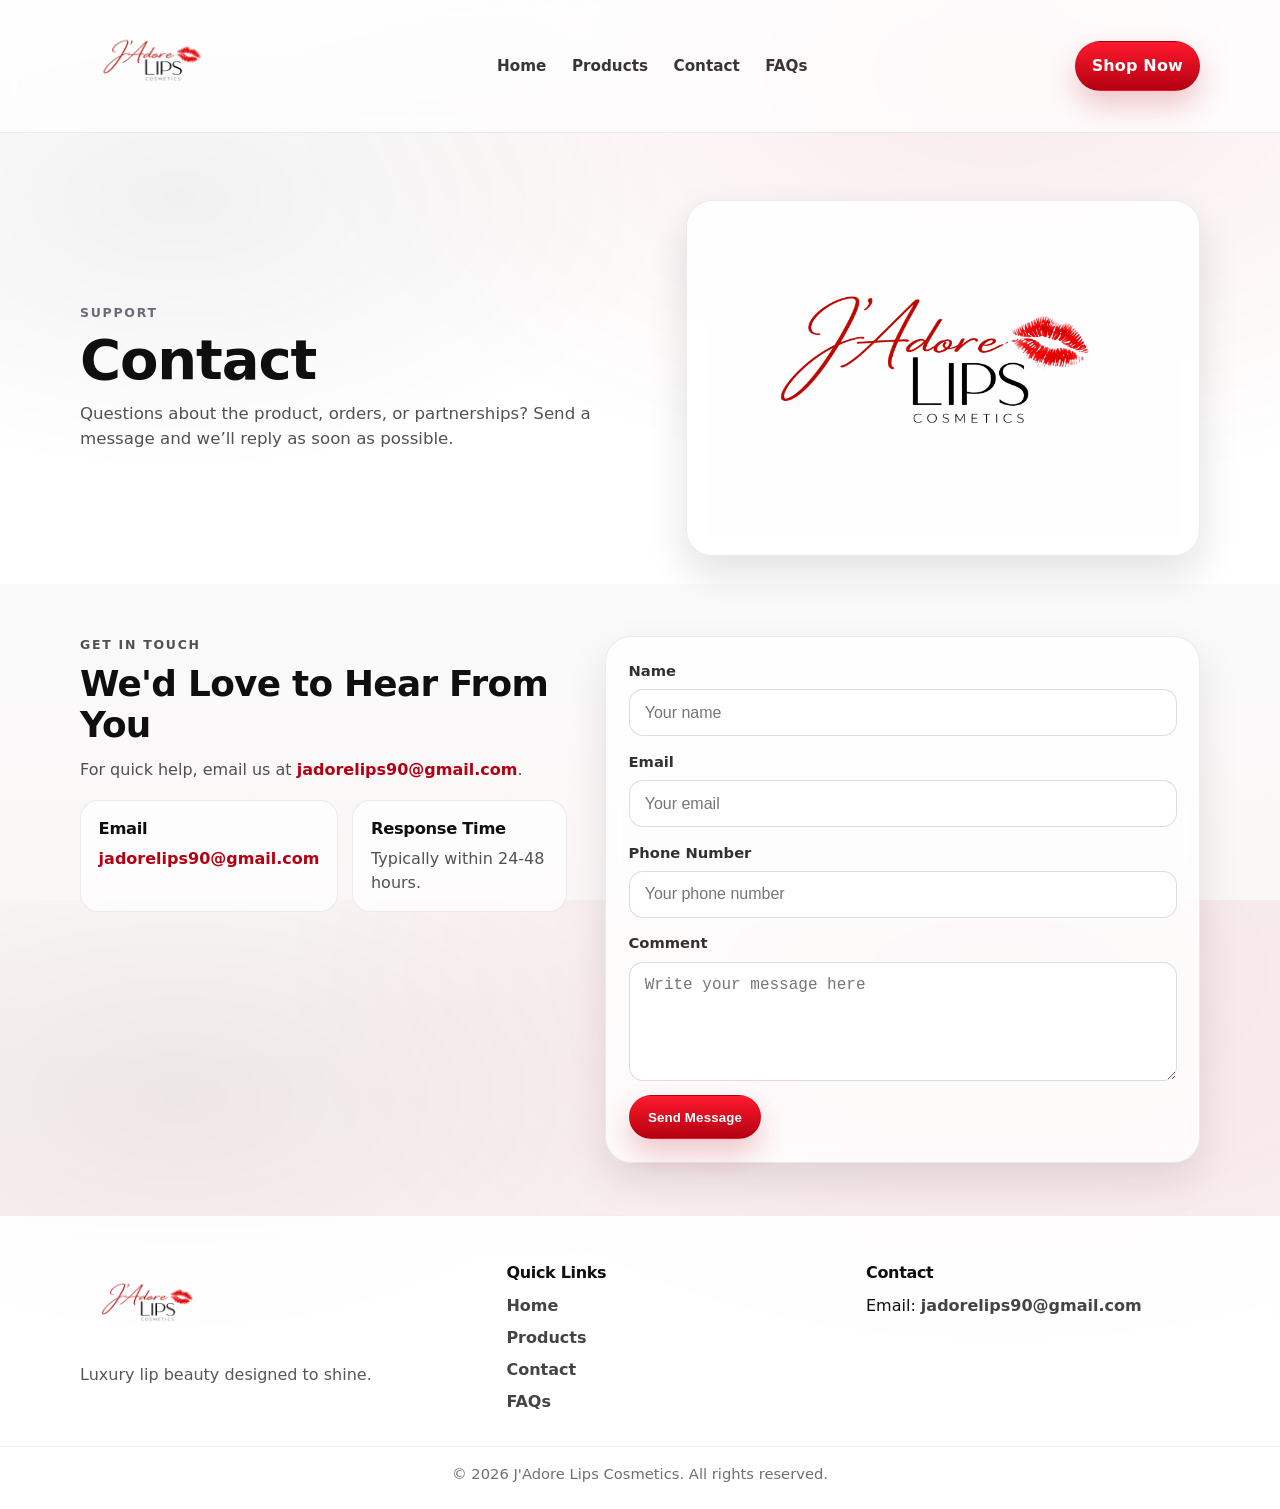
==== contact.html @ cf37bf78 "Initial landing page setup with hero section" ====
<!DOCTYPE html>
 <html lang="en">
 <head>
   <meta charset="UTF-8" />
   <meta name="viewport" content="width=device-width, initial-scale=1.0" />
   <title>J'Adore Lips | Contact</title>
   <link rel="stylesheet" href="css/styles.css" />
   <meta name="description" content="Contact J'Adore Lips Cosmetics." />
   <meta name="robots" content="index, follow" />
 </head>
 <body>
   <header class="site-header">
     <div class="container header-container">
       <a href="index.html" class="logo">
         <img src="images/Branding-removebg-preview.png" alt="J'Adore Lips Logo"/>
       </a>
 
       <button class="nav-toggle" type="button" aria-label="Open menu" aria-expanded="false" aria-controls="mobile-menu">
         <span class="nav-toggle-bar"></span>
         <span class="nav-toggle-bar"></span>
         <span class="nav-toggle-bar"></span>
       </button>
 
       <nav class="navbar">
         <ul class="nav-links">
           <li><a href="index.html">Home</a></li>
           <li><a href="products.html">Products</a></li>
           <li><a href="contact.html">Contact</a></li>
           <li><a href="faq.html">FAQs</a></li>
         </ul>
       </nav>
 
       <a href="index.html#featured-product" class="btn nav-btn">Shop Now</a>
     </div>
 
     <div class="mobile-menu" id="mobile-menu" hidden>
       <div class="container">
         <nav class="mobile-nav" aria-label="Mobile">
           <a href="index.html">Home</a>
           <a href="products.html">Products</a>
           <a href="contact.html">Contact</a>
           <a href="faq.html">FAQs</a>
           <a href="index.html#featured-product" class="btn mobile-cta">Shop Now</a>
         </nav>
       </div>
     </div>
   </header>
 
   <main>
     <section class="page-hero page-hero-compact">
       <div class="container page-hero-container">
         <div class="page-hero-text">
           <p class="eyebrow">Support</p>
           <h1>Contact</h1>
           <p class="page-hero-description">Questions about the product, orders, or partnerships? Send a message and we’ll reply as soon as possible.</p>
         </div>
 
         <div class="page-hero-media">
           <img src="images/Branding.PNG" alt="J'Adore Lips branding" />
         </div>
       </div>
     </section>
 
     <section class="contact-section" id="contact">
       <div class="container contact-container">
         <div class="contact-text">
           <p class="eyebrow">Get in touch</p>
           <h2>We'd Love to Hear From You</h2>
           <p>For quick help, email us at <a class="inline-link" href="mailto:jadorelips90@gmail.com">jadorelips90@gmail.com</a>.</p>
 
           <div class="contact-cards">
             <div class="contact-card">
               <h3>Email</h3>
               <p><a class="inline-link" href="mailto:jadorelips90@gmail.com">jadorelips90@gmail.com</a></p>
             </div>
             <div class="contact-card">
               <h3>Response Time</h3>
               <p>Typically within 24-48 hours.</p>
             </div>
           </div>
         </div>
 
         <form class="contact-form" action="#" method="post">
           <div class="form-group">
             <label for="name">Name</label>
             <input type="text" id="name" name="name" placeholder="Your name" required />
           </div>
 
           <div class="form-group">
             <label for="email">Email</label>
             <input type="email" id="email" name="email" placeholder="Your email" required />
           </div>
 
           <div class="form-group">
             <label for="phone">Phone Number</label>
             <input type="tel" id="phone" name="phone" placeholder="Your phone number" />
           </div>
 
           <div class="form-group">
             <label for="comment">Comment</label>
             <textarea id="comment" name="comment" rows="5" placeholder="Write your message here"></textarea>
           </div>
 
           <button type="submit" class="btn">Send Message</button>
         </form>
       </div>
     </section>
   </main>
 
   <footer class="site-footer">
     <div class="container footer-container">
       <div class="footer-brand">
         <img src="images/Branding-removebg-preview.png" alt="J'Adore Lips Cosmetics Logo" />
         <p>Luxury lip beauty designed to shine.</p>
       </div>
 
       <div class="footer-links">
         <h3>Quick Links</h3>
         <ul>
           <li><a href="index.html">Home</a></li>
           <li><a href="products.html">Products</a></li>
           <li><a href="contact.html">Contact</a></li>
           <li><a href="faq.html">FAQs</a></li>
         </ul>
       </div>
 
       <div class="footer-contact">
         <h3>Contact</h3>
         <p>Email: <a href="mailto:jadorelips90@gmail.com">jadorelips90@gmail.com</a></p>
       </div>
     </div>
 
     <div class="footer-bottom">
       <p>&copy; 2026 J'Adore Lips Cosmetics. All rights reserved.</p>
     </div>
   </footer>
 
   <script src="js/main.js"></script>
 </body>
 </html>
---- css/styles.css ----
:root {
   --bg: #ffffff;
   --surface: #ffffff;
   --surface-2: #f6f6f7;
   --text: #0f0f10;
   --muted: #6b6b73;
   --border: rgba(15, 15, 16, 0.12);
   --shadow: 0 18px 40px rgba(15, 15, 16, 0.12);
   --accent: #b40012;
   --accent-2: #ff1a2d;
   --accent-soft: rgba(180, 0, 18, 0.12);
   --radius: 18px;
   --radius-sm: 12px;
   --container: 1120px;
 }
 
 * {
   box-sizing: border-box;
 }
 
 html,
 body {
   height: 100%;
 }
 
 body {
   margin: 0;
   font-family: ui-sans-serif, system-ui, -apple-system, BlinkMacSystemFont, "Segoe UI", Roboto,
     "Helvetica Neue", Arial, "Noto Sans", "Liberation Sans", sans-serif;
   color: var(--text);
   background: radial-gradient(1200px 700px at 78% 8%, rgba(180, 0, 18, 0.08), transparent 60%),
     radial-gradient(900px 500px at 14% 22%, rgba(15, 15, 16, 0.06), transparent 55%),
     var(--bg);
   line-height: 1.5;
   overflow-x: hidden;
 }
 
 img {
   max-width: 100%;
   height: auto;
   display: block;
 }
 
 a {
   color: inherit;
   text-decoration: none;
 }
 
 .container {
   width: min(var(--container), calc(100% - 2rem));
   margin: 0 auto;
 }
 
 .eyebrow {
   margin: 0 0 0.5rem;
   letter-spacing: 0.14em;
   text-transform: uppercase;
   color: var(--muted);
   font-weight: 600;
   font-size: 0.78rem;
 }
 
 h1,
 h2,
 h3 {
   margin: 0 0 0.75rem;
   letter-spacing: -0.02em;
 }
 
 h1 {
   font-size: clamp(2.1rem, 4.5vw, 3.5rem);
   line-height: 1.05;
 }
 
 h2 {
   font-size: clamp(1.6rem, 2.8vw, 2.25rem);
   line-height: 1.15;
 }
 
 p {
   margin: 0;
 }

 ul {
   margin: 0;
 }
 
 .btn {
   display: inline-flex;
   align-items: center;
   justify-content: center;
   gap: 0.5rem;
   border-radius: 999px;
   padding: 0.85rem 1.15rem;
   font-weight: 700;
   letter-spacing: 0.01em;
   background: linear-gradient(180deg, var(--accent-2), var(--accent));
   color: #fff;
   border: 1px solid rgba(0, 0, 0, 0.08);
   box-shadow: 0 14px 30px rgba(180, 0, 18, 0.22);
   transition: transform 160ms ease, box-shadow 160ms ease, background 160ms ease;
 }
 
 .btn:hover {
   transform: translateY(-1px);
   box-shadow: 0 18px 38px rgba(180, 0, 18, 0.28);
 }
 
 .btn:active {
   transform: translateY(0);
 }
 
 .btn.btn-secondary {
   background: rgba(255, 255, 255, 0.8);
   color: var(--text);
   border: 1px solid var(--border);
   box-shadow: 0 12px 26px rgba(15, 15, 16, 0.08);
   backdrop-filter: blur(10px);
 }
 
 .btn.btn-secondary:hover {
   box-shadow: 0 16px 34px rgba(15, 15, 16, 0.12);
 }
 
 .site-header {
   position: sticky;
   top: 0;
   z-index: 50;
   background: rgba(255, 255, 255, 0.72);
   backdrop-filter: blur(10px);
   border-bottom: 1px solid rgba(15, 15, 16, 0.08);
 }
 
 .header-container {
   display: flex;
   align-items: center;
   justify-content: space-between;
   gap: 1rem;
   padding: 0.9rem 0;
 }
 
 .logo {
   display: inline-flex;
   align-items: center;
 }
 
 .logo img {
   height: 100px;
   width: auto;
   max-width: 220px;
   object-fit: contain;
 }
 
 .navbar {
   display: none;
 }
 
 .nav-links {
   list-style: none;
   display: flex;
   gap: 1.2rem;
   margin: 0;
   padding: 0;
 }
 
 .nav-links a {
   font-weight: 650;
   font-size: 0.95rem;
   color: rgba(15, 15, 16, 0.84);
   padding: 0.35rem 0.2rem;
   border-radius: 10px;
 }
 
 .nav-links a:hover {
   color: var(--text);
 }
 
 .nav-btn {
   padding: 0.75rem 1rem;
 }

 .nav-toggle {
   width: 44px;
   height: 44px;
   border-radius: 12px;
   border: 1px solid rgba(15, 15, 16, 0.12);
   background: rgba(255, 255, 255, 0.72);
   display: inline-flex;
   align-items: center;
   justify-content: center;
   gap: 5px;
   padding: 0;
   cursor: pointer;
 }

 .nav-toggle-bar {
   width: 18px;
   height: 2px;
   background: rgba(15, 15, 16, 0.8);
   display: block;
   border-radius: 99px;
 }

 .mobile-menu {
   border-top: 1px solid rgba(15, 15, 16, 0.06);
   background: rgba(255, 255, 255, 0.82);
   backdrop-filter: blur(12px);
 }

 .mobile-nav {
   display: grid;
   gap: 0.5rem;
   padding: 0.9rem 0 1rem;
 }

 .mobile-nav a {
   padding: 0.85rem 0.9rem;
   border-radius: 14px;
   border: 1px solid rgba(15, 15, 16, 0.08);
   background: rgba(255, 255, 255, 0.8);
   font-weight: 750;
   color: rgba(15, 15, 16, 0.88);
 }

 .mobile-nav a:hover {
   border-color: rgba(180, 0, 18, 0.25);
 }

 .mobile-nav .mobile-cta {
   width: 100%;
 }
 
 .hero {
   padding: clamp(3.2rem, 6vw, 5.2rem) 0 2.6rem;
 }
 
 .hero-container {
   display: grid;
   grid-template-columns: 1fr;
   gap: 2rem;
   align-items: center;
 }
 
 .hero-text {
   max-width: 46rem;
 }
 
 .hero-description {
   margin-top: 0.8rem;
   color: rgba(15, 15, 16, 0.74);
   font-size: 1.05rem;
 }
 
 .hero-actions {
   margin-top: 1.25rem;
   display: flex;
   gap: 0.8rem;
   flex-wrap: wrap;
 }
 
 .hero-price {
   margin-top: 1.2rem;
   display: inline-flex;
   align-items: center;
   gap: 0.65rem;
   padding: 0.55rem 0.85rem;
   border: 1px solid rgba(15, 15, 16, 0.1);
   border-radius: 999px;
   background: rgba(255, 255, 255, 0.7);
   backdrop-filter: blur(10px);
 }
 
 .hero-price span {
   font-weight: 900;
   letter-spacing: 0.02em;
 }
 
 .hero-image {
   position: relative;
   border-radius: calc(var(--radius) + 8px);
   background: linear-gradient(180deg, rgba(15, 15, 16, 0.03), rgba(180, 0, 18, 0.04));
   border: 1px solid rgba(15, 15, 16, 0.08);
   box-shadow: var(--shadow);
   overflow: hidden;
 }
 
 .hero-image::before {
   content: "";
   position: absolute;
   inset: -120px -120px auto auto;
   width: 260px;
   height: 260px;
   background: radial-gradient(circle at 30% 30%, rgba(255, 26, 45, 0.25), transparent 62%);
   transform: rotate(12deg);
 }
 
 .hero-image img {
   position: relative;
   width: 100%;
   height: auto;
   padding: 1.2rem;
   object-fit: contain;
   max-height: 560px;
 }
 
 section {
   padding: 3.25rem 0;
 }
 
 .section-heading {
   display: grid;
   gap: 0.35rem;
   margin-bottom: 1.4rem;
 }

 .page-hero {
   padding: clamp(3rem, 5.5vw, 4.2rem) 0 2.2rem;
 }

 .page-hero-compact {
   padding-bottom: 1.8rem;
 }

 .page-hero-container {
   display: grid;
   grid-template-columns: 1fr;
   gap: 1.6rem;
   align-items: center;
 }

 .page-hero-description {
   margin-top: 0.6rem;
   color: rgba(15, 15, 16, 0.72);
   font-size: 1.04rem;
 }

 .page-hero-media {
   border-radius: calc(var(--radius) + 8px);
   border: 1px solid rgba(15, 15, 16, 0.08);
   background: rgba(255, 255, 255, 0.85);
   box-shadow: var(--shadow);
   overflow: hidden;
 }

 .page-hero-media img {
   width: 100%;
   height: auto;
   object-fit: contain;
   padding: 1.15rem;
   max-height: 520px;
 }

 .inline-link {
   color: var(--accent);
   font-weight: 750;
 }

 .inline-link:hover {
   text-decoration: underline;
 }

 .products {
   padding-top: 1.8rem;
 }

 .product-grid {
   display: grid;
   grid-template-columns: 1fr;
   gap: 1.1rem;
 }

 .product-card {
   border-radius: calc(var(--radius) + 8px);
   border: 1px solid rgba(15, 15, 16, 0.08);
   background: rgba(255, 255, 255, 0.75);
   backdrop-filter: blur(10px);
   box-shadow: 0 18px 40px rgba(15, 15, 16, 0.1);
   overflow: hidden;
 }

 .product-card-image {
   background: linear-gradient(180deg, rgba(15, 15, 16, 0.02), rgba(180, 0, 18, 0.05));
 }

 .product-card-image img {
   width: 100%;
   height: 100%;
   object-fit: contain;
   padding: 1.2rem;
   max-height: 520px;
 }

 .product-card-body {
   padding: 1.2rem;
 }

 .product-card-body p {
   color: rgba(15, 15, 16, 0.72);
 }

 .product-card-meta {
   margin-top: 1rem;
   display: flex;
   gap: 0.9rem;
   align-items: center;
   justify-content: space-between;
   flex-wrap: wrap;
 }

 .product-pill {
   display: inline-flex;
   align-items: center;
   border-radius: 999px;
   padding: 0.45rem 0.75rem;
   background: rgba(180, 0, 18, 0.1);
   border: 1px solid rgba(180, 0, 18, 0.18);
   color: rgba(15, 15, 16, 0.85);
   font-weight: 800;
   letter-spacing: 0.01em;
 }

 .cta-band {
   padding: 2.6rem 0;
 }

 .cta-band-container {
   display: flex;
   align-items: center;
   justify-content: space-between;
   gap: 1.2rem;
   padding: 1.4rem;
   border-radius: calc(var(--radius) + 10px);
   border: 1px solid rgba(15, 15, 16, 0.08);
   background: radial-gradient(900px 240px at 12% 0%, rgba(255, 26, 45, 0.16), transparent 60%),
     rgba(255, 255, 255, 0.8);
   backdrop-filter: blur(12px);
   box-shadow: 0 18px 40px rgba(15, 15, 16, 0.1);
 }

 .contact-cards {
   margin-top: 1.15rem;
   display: grid;
   grid-template-columns: 1fr;
   gap: 0.9rem;
 }

 .contact-card {
   padding: 1rem 1.1rem;
   border-radius: var(--radius);
   border: 1px solid rgba(15, 15, 16, 0.08);
   background: rgba(255, 255, 255, 0.7);
   backdrop-filter: blur(10px);
 }

 .contact-card h3 {
   margin-bottom: 0.35rem;
   font-size: 1.02rem;
 }

 .contact-card p {
   color: rgba(15, 15, 16, 0.72);
 }
 
 .benefits {
   padding-top: 1.5rem;
 }
 
 .benefits-grid {
   display: grid;
   grid-template-columns: 1fr;
   gap: 1rem;
   margin-top: 1.2rem;
 }
 
 .benefit-card {
   border: 1px solid rgba(15, 15, 16, 0.08);
   border-radius: var(--radius);
   background: rgba(255, 255, 255, 0.7);
   backdrop-filter: blur(10px);
   box-shadow: 0 14px 30px rgba(15, 15, 16, 0.06);
   padding: 1.2rem 1.2rem 1.15rem;
 }
 
 .benefit-card h3 {
   font-size: 1.1rem;
 }
 
 .benefit-card p {
   color: rgba(15, 15, 16, 0.72);
 }
 
 .featured-product {
   background: linear-gradient(180deg, rgba(180, 0, 18, 0.06), rgba(15, 15, 16, 0.02));
   border-top: 1px solid rgba(15, 15, 16, 0.06);
   border-bottom: 1px solid rgba(15, 15, 16, 0.06);
 }
 
 .featured-product-container {
   display: grid;
   grid-template-columns: 1fr;
   gap: 1.8rem;
   align-items: center;
 }
 
 .featured-image {
   border-radius: calc(var(--radius) + 8px);
   border: 1px solid rgba(15, 15, 16, 0.08);
   background: rgba(255, 255, 255, 0.82);
   box-shadow: var(--shadow);
   overflow: hidden;
 }
 
 .featured-image img {
   padding: 1.2rem;
   width: 100%;
   max-height: 620px;
   object-fit: contain;
 }
 
 .featured-text p {
   color: rgba(15, 15, 16, 0.72);
 }
 
 .product-highlights {
   margin: 1.1rem 0 0;
   padding-left: 1.1rem;
   color: rgba(15, 15, 16, 0.78);
 }
 
 .product-highlights li {
   margin: 0.45rem 0;
 }
 
 .product-purchase {
   margin-top: 1.25rem;
   display: flex;
   align-items: center;
   justify-content: flex-start;
   gap: 1rem;
   flex-wrap: wrap;
 }
 
 .product-price {
   font-weight: 900;
   font-size: 1.2rem;
 }
 
 .brand-story-container {
   display: grid;
   grid-template-columns: 1fr;
   gap: 1.6rem;
   align-items: center;
 }
 
 .brand-image {
   border-radius: calc(var(--radius) + 8px);
   overflow: hidden;
   border: 1px solid rgba(15, 15, 16, 0.08);
   box-shadow: 0 18px 40px rgba(15, 15, 16, 0.12);
 }
 
 .brand-image img {
   width: 100%;
   height: 100%;
   object-fit: cover;
 }
 
 .brand-text p {
   color: rgba(15, 15, 16, 0.72);
 }
 
 .faq-list {
   display: grid;
   gap: 0.9rem;
   margin-top: 1.25rem;
 }
 
 .faq-item {
   padding: 1.1rem 1.2rem;
   border-radius: var(--radius);
   border: 1px solid rgba(15, 15, 16, 0.08);
   background: rgba(255, 255, 255, 0.7);
   backdrop-filter: blur(10px);
 }
 
 .faq-item h3 {
   font-size: 1.05rem;
   margin-bottom: 0.35rem;
 }
 
 .faq-item p {
   color: rgba(15, 15, 16, 0.72);
 }
 
 .faq-action {
   margin-top: 1.25rem;
 }
 
 .contact-section {
   background: linear-gradient(180deg, rgba(15, 15, 16, 0.02), rgba(180, 0, 18, 0.05));
 }
 
 .contact-container {
   display: grid;
   grid-template-columns: 1fr;
   gap: 1.6rem;
   align-items: start;
 }
 
 .contact-text p {
   color: rgba(15, 15, 16, 0.72);
 }
 
 .contact-form {
   border-radius: calc(var(--radius) + 8px);
   border: 1px solid rgba(15, 15, 16, 0.08);
   background: rgba(255, 255, 255, 0.78);
   backdrop-filter: blur(10px);
   box-shadow: 0 18px 40px rgba(15, 15, 16, 0.1);
   padding: 1.2rem;
 }
 
 .form-group {
   display: grid;
   gap: 0.45rem;
   margin-bottom: 0.9rem;
 }
 
 label {
   font-size: 0.92rem;
   font-weight: 700;
   color: rgba(15, 15, 16, 0.86);
 }
 
 input,
 textarea {
   width: 100%;
   border-radius: 14px;
   border: 1px solid rgba(15, 15, 16, 0.14);
   background: rgba(255, 255, 255, 0.92);
   padding: 0.85rem 0.95rem;
   font-size: 1rem;
   outline: none;
   transition: border-color 140ms ease, box-shadow 140ms ease;
 }
 
 input:focus,
 textarea:focus {
   border-color: rgba(180, 0, 18, 0.42);
   box-shadow: 0 0 0 4px rgba(180, 0, 18, 0.12);
 }
 
 textarea {
   resize: vertical;
 }
 
 .site-footer {
   padding: 2.8rem 0 1.2rem;
   border-top: 1px solid rgba(15, 15, 16, 0.06);
   background: rgba(255, 255, 255, 0.72);
   backdrop-filter: blur(10px);
 }
 
 .footer-container {
   display: grid;
   grid-template-columns: 1fr;
   gap: 1.6rem;
 }
 
 .footer-brand img {
   width: 140px;
   height: auto;
 }
 
 .footer-brand p {
   margin-top: 0.6rem;
   color: rgba(15, 15, 16, 0.7);
 }
 
 .footer-links h3,
 .footer-contact h3 {
   margin-bottom: 0.6rem;
   font-size: 1rem;
 }
 
 .footer-links ul {
   list-style: none;
   padding: 0;
   margin: 0;
   display: grid;
   gap: 0.5rem;
 }
 
 .footer-links a,
 .footer-contact a {
   color: rgba(15, 15, 16, 0.78);
   font-weight: 650;
 }
 
 .footer-links a:hover,
 .footer-contact a:hover {
   color: var(--accent);
 }
 
 .footer-bottom {
   margin-top: 2rem;
   padding-top: 1rem;
   border-top: 1px solid rgba(15, 15, 16, 0.06);
   text-align: center;
   color: rgba(15, 15, 16, 0.6);
   font-size: 0.92rem;
 }
 
 @media (min-width: 760px) {
   .navbar {
     display: block;
   }

   .nav-toggle {
     display: none;
   }

   .mobile-menu {
     display: none;
   }
 
   .hero-container {
     grid-template-columns: 1.05fr 0.95fr;
     gap: 2.6rem;
   }

   .page-hero-container {
     grid-template-columns: 1.05fr 0.95fr;
     gap: 2.4rem;
   }

   .product-grid {
     grid-template-columns: repeat(2, 1fr);
     gap: 1.25rem;
   }

   .contact-cards {
     grid-template-columns: repeat(2, 1fr);
   }
 
   .benefits-grid {
     grid-template-columns: repeat(3, 1fr);
   }
 
   .featured-product-container {
     grid-template-columns: 0.95fr 1.05fr;
     gap: 2.4rem;
   }
 
   .brand-story-container {
     grid-template-columns: 1.05fr 0.95fr;
     gap: 2.4rem;
   }
 
   .contact-container {
     grid-template-columns: 0.9fr 1.1fr;
     gap: 2.4rem;
   }
 
   .footer-container {
     grid-template-columns: 1.2fr 1fr 1fr;
     align-items: start;
   }
 }
 
 @media (min-width: 1024px) {
   .header-container {
     padding: 1rem 0;
   }
 
   .hero {
     padding-bottom: 3rem;
   }
 
   .hero-image img {
     padding: 1.6rem;
   }
 
   .benefit-card {
     padding: 1.35rem 1.4rem 1.3rem;
   }
 
   .contact-form {
     padding: 1.4rem;
   }
 }
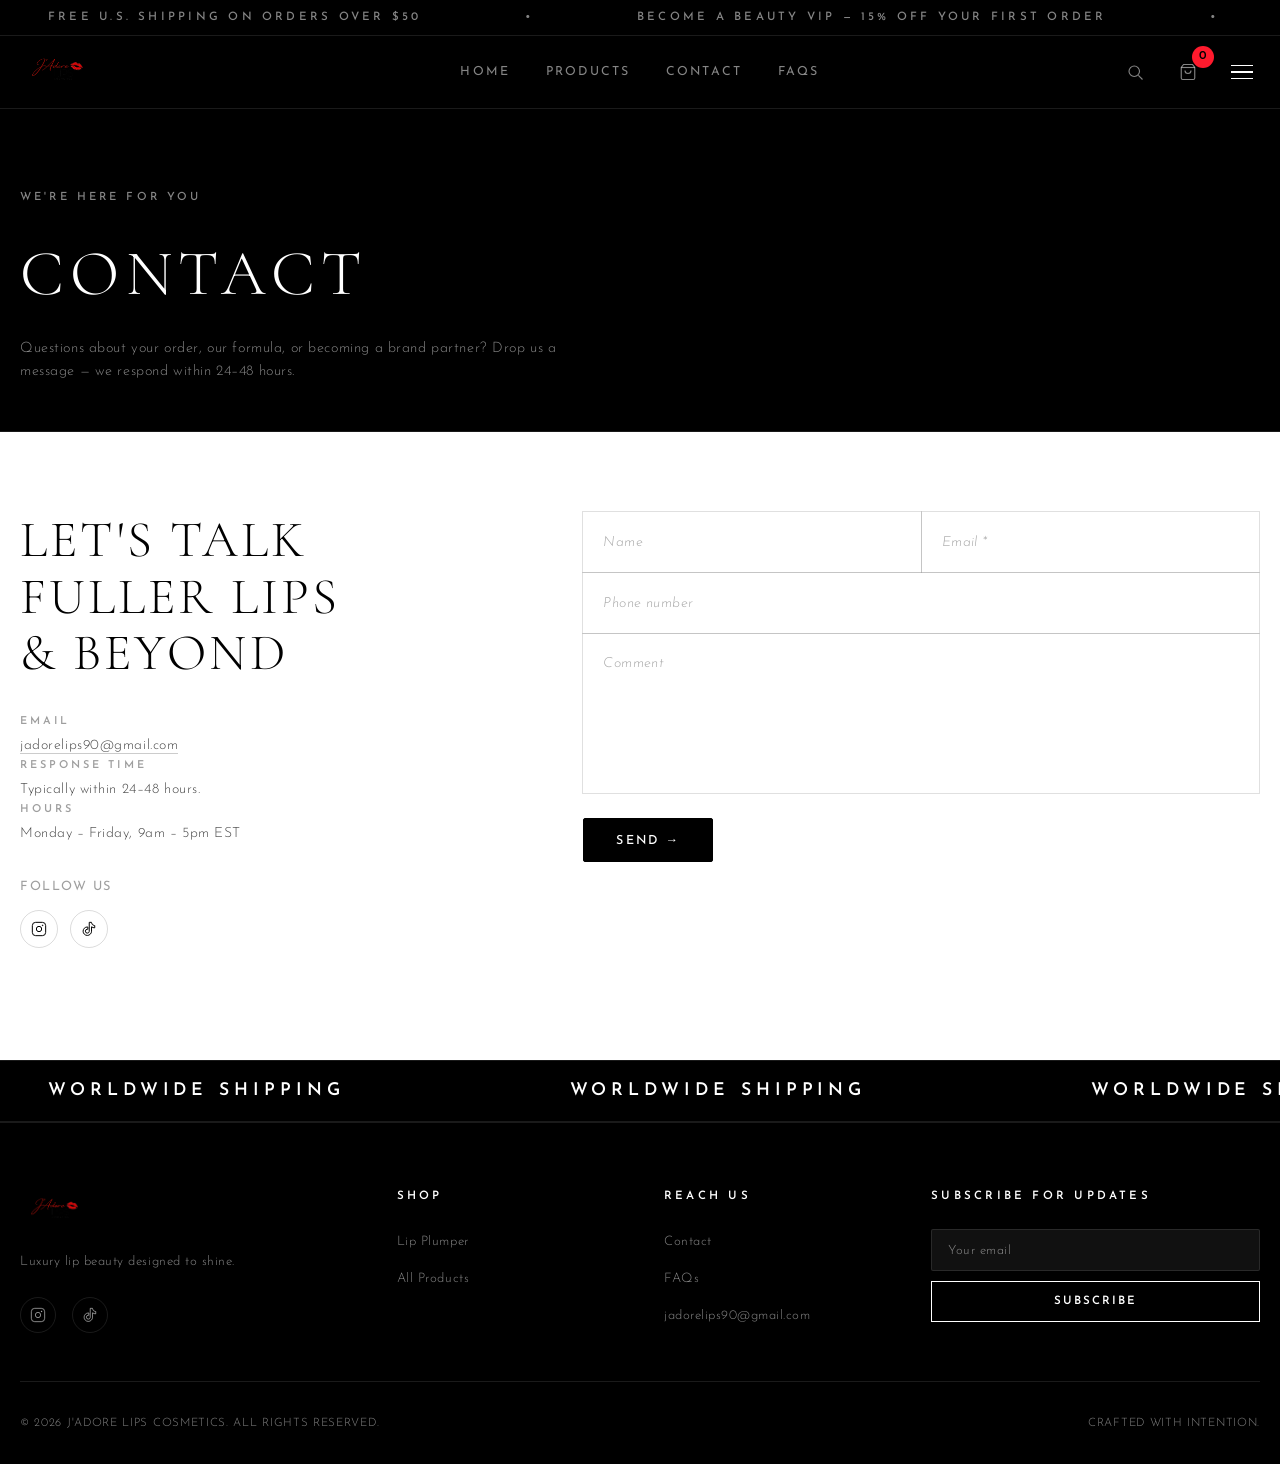
==== commit 8a2cf613: "WIP: bag count update, copy refresh, before/after section" ====
--- a/contact.html
+++ b/contact.html
@@ -1,140 +1,204 @@
- <!DOCTYPE html>
- <html lang="en">
- <head>
-   <meta charset="UTF-8" />
-   <meta name="viewport" content="width=device-width, initial-scale=1.0" />
-   <title>J'Adore Lips | Contact</title>
-   <link rel="stylesheet" href="css/styles.css" />
-   <meta name="description" content="Contact J'Adore Lips Cosmetics." />
-   <meta name="robots" content="index, follow" />
- </head>
- <body>
-   <header class="site-header">
-     <div class="container header-container">
-       <a href="index.html" class="logo">
-         <img src="images/Branding-removebg-preview.png" alt="J'Adore Lips Logo"/>
-       </a>
- 
-       <button class="nav-toggle" type="button" aria-label="Open menu" aria-expanded="false" aria-controls="mobile-menu">
-         <span class="nav-toggle-bar"></span>
-         <span class="nav-toggle-bar"></span>
-         <span class="nav-toggle-bar"></span>
-       </button>
- 
-       <nav class="navbar">
-         <ul class="nav-links">
-           <li><a href="index.html">Home</a></li>
-           <li><a href="products.html">Products</a></li>
-           <li><a href="contact.html">Contact</a></li>
-           <li><a href="faq.html">FAQs</a></li>
-         </ul>
-       </nav>
- 
-       <a href="index.html#featured-product" class="btn nav-btn">Shop Now</a>
-     </div>
- 
-     <div class="mobile-menu" id="mobile-menu" hidden>
-       <div class="container">
-         <nav class="mobile-nav" aria-label="Mobile">
-           <a href="index.html">Home</a>
-           <a href="products.html">Products</a>
-           <a href="contact.html">Contact</a>
-           <a href="faq.html">FAQs</a>
-           <a href="index.html#featured-product" class="btn mobile-cta">Shop Now</a>
-         </nav>
-       </div>
-     </div>
-   </header>
- 
-   <main>
-     <section class="page-hero page-hero-compact">
-       <div class="container page-hero-container">
-         <div class="page-hero-text">
-           <p class="eyebrow">Support</p>
-           <h1>Contact</h1>
-           <p class="page-hero-description">Questions about the product, orders, or partnerships? Send a message and we’ll reply as soon as possible.</p>
-         </div>
- 
-         <div class="page-hero-media">
-           <img src="images/Branding.PNG" alt="J'Adore Lips branding" />
-         </div>
-       </div>
-     </section>
- 
-     <section class="contact-section" id="contact">
-       <div class="container contact-container">
-         <div class="contact-text">
-           <p class="eyebrow">Get in touch</p>
-           <h2>We'd Love to Hear From You</h2>
-           <p>For quick help, email us at <a class="inline-link" href="mailto:jadorelips90@gmail.com">jadorelips90@gmail.com</a>.</p>
- 
-           <div class="contact-cards">
-             <div class="contact-card">
-               <h3>Email</h3>
-               <p><a class="inline-link" href="mailto:jadorelips90@gmail.com">jadorelips90@gmail.com</a></p>
-             </div>
-             <div class="contact-card">
-               <h3>Response Time</h3>
-               <p>Typically within 24-48 hours.</p>
-             </div>
-           </div>
-         </div>
- 
-         <form class="contact-form" action="#" method="post">
-           <div class="form-group">
-             <label for="name">Name</label>
-             <input type="text" id="name" name="name" placeholder="Your name" required />
-           </div>
- 
-           <div class="form-group">
-             <label for="email">Email</label>
-             <input type="email" id="email" name="email" placeholder="Your email" required />
-           </div>
- 
-           <div class="form-group">
-             <label for="phone">Phone Number</label>
-             <input type="tel" id="phone" name="phone" placeholder="Your phone number" />
-           </div>
- 
-           <div class="form-group">
-             <label for="comment">Comment</label>
-             <textarea id="comment" name="comment" rows="5" placeholder="Write your message here"></textarea>
-           </div>
- 
-           <button type="submit" class="btn">Send Message</button>
-         </form>
-       </div>
-     </section>
-   </main>
- 
-   <footer class="site-footer">
-     <div class="container footer-container">
-       <div class="footer-brand">
-         <img src="images/Branding-removebg-preview.png" alt="J'Adore Lips Cosmetics Logo" />
-         <p>Luxury lip beauty designed to shine.</p>
-       </div>
- 
-       <div class="footer-links">
-         <h3>Quick Links</h3>
-         <ul>
-           <li><a href="index.html">Home</a></li>
-           <li><a href="products.html">Products</a></li>
-           <li><a href="contact.html">Contact</a></li>
-           <li><a href="faq.html">FAQs</a></li>
-         </ul>
-       </div>
- 
-       <div class="footer-contact">
-         <h3>Contact</h3>
-         <p>Email: <a href="mailto:jadorelips90@gmail.com">jadorelips90@gmail.com</a></p>
-       </div>
-     </div>
- 
-     <div class="footer-bottom">
-       <p>&copy; 2026 J'Adore Lips Cosmetics. All rights reserved.</p>
-     </div>
-   </footer>
- 
-   <script src="js/main.js"></script>
- </body>
- </html>
+<!DOCTYPE html>
+<html lang="en">
+<head>
+  <meta charset="UTF-8" />
+  <meta name="viewport" content="width=device-width, initial-scale=1.0" />
+  <title>J'Adore Lips | Contact</title>
+  <meta name="description" content="Get in touch with J'Adore Lips Cosmetics. Questions about orders, products, or partnerships." />
+  <link rel="stylesheet" href="css/styles.css" />
+  <link rel="icon" type="image/png" href="favicon_io/favicon.ico" />
+</head>
+<body>
+
+  <div class="announcement-bar" aria-label="Promotions">
+    <div class="announcement-track" aria-hidden="true">
+      <span>Free U.S. Shipping on Orders Over $50</span>
+      <span>&nbsp;&bull;&nbsp;</span>
+      <span>Become a Beauty VIP &mdash; 15% Off Your First Order</span>
+      <span>&nbsp;&bull;&nbsp;</span>
+      <span>30-Day Satisfaction Guarantee</span>
+      <span>&nbsp;&bull;&nbsp;</span>
+      <span>Free U.S. Shipping on Orders Over $50</span>
+      <span>&nbsp;&bull;&nbsp;</span>
+      <span>Become a Beauty VIP &mdash; 15% Off Your First Order</span>
+      <span>&nbsp;&bull;&nbsp;</span>
+      <span>30-Day Satisfaction Guarantee</span>
+      <span>&nbsp;&bull;&nbsp;</span>
+    </div>
+  </div>
+
+  <header class="site-header" id="site-header">
+    <div class="container header-inner">
+      <div class="header-logo">
+        <a href="index.html">
+          <img src="images/Branding-removebg-preview.png" alt="J'Adore Lips" />
+        </a>
+      </div>
+      <nav class="header-nav" aria-label="Main">
+        <ul>
+          <li><a href="index.html">Home</a></li>
+          <li><a href="products.html">Products</a></li>
+          <li><a href="contact.html">Contact</a></li>
+          <li><a href="faq.html">FAQs</a></li>
+        </ul>
+      </nav>
+      <div class="header-actions">
+        <button aria-label="Search">
+          <svg viewBox="0 0 24 24"><circle cx="11" cy="11" r="7"/><line x1="16.5" y1="16.5" x2="22" y2="22"/></svg>
+        </button>
+        <!-- Bag Button -->
+        <div class="bag-wrapper">
+          <button id="bag-btn" aria-label="Bag" title="Shopping Bag">
+            <svg viewBox="0 0 24 24"><path d="M6 2L3 6v14a2 2 0 002 2h14a2 2 0 002-2V6l-3-4z"/><line x1="3" y1="6" x2="21" y2="6"/><path d="M16 10a4 4 0 01-8 0"/></svg>
+          </button>
+          <!-- Bag Count -->
+          <span id="bag-count">0</span>
+        </div>
+        <button class="hamburger" aria-label="Open menu" aria-expanded="false" aria-controls="mobile-menu" id="hamburger">
+          <span></span><span></span><span></span>
+        </button>
+      </div>
+    </div>
+  </header>
+
+  <div class="mobile-menu" id="mobile-menu" role="dialog" aria-modal="true" aria-label="Navigation">
+    <div class="mobile-menu-header">
+      <img src="images/Branding-removebg-preview.png" alt="J'Adore Lips" style="height:44px;object-fit:contain;" />
+      <button class="mobile-menu-close" id="mobile-menu-close" aria-label="Close menu">
+        <svg viewBox="0 0 24 24"><line x1="18" y1="6" x2="6" y2="18"/><line x1="6" y1="6" x2="18" y2="18"/></svg>
+      </button>
+    </div>
+    <nav class="mobile-nav" aria-label="Mobile">
+      <a href="index.html">Home</a>
+      <a href="products.html">Products</a>
+      <a href="contact.html">Contact</a>
+      <a href="faq.html">FAQs</a>
+    </nav>
+    <div class="mobile-menu-cta">
+      <a href="products.html" class="btn" style="width:100%;justify-content:center;">Shop Now</a>
+    </div>
+  </div>
+
+  <!-- Page Header -->
+  <div class="page-header">
+    <div class="container">
+      <span class="section-label">We're Here for You</span>
+      <h1>Contact</h1>
+      <p>Questions about your order, our formula, or becoming a brand partner? Drop us a message &mdash; we respond within 24&ndash;48 hours.</p>
+    </div>
+  </div>
+
+  <!-- Contact Content (white) -->
+  <section class="page-content" style="padding:5rem 0 7rem;">
+    <div class="container">
+      <div class="contact-layout">
+
+        <div class="contact-info">
+          <h2>Let's Talk<br/>Fuller Lips<br/>&amp; Beyond</h2>
+          <dl>
+            <div class="contact-detail">
+              <dt>Email</dt>
+              <dd><a href="mailto:jadorelips90@gmail.com">jadorelips90@gmail.com</a></dd>
+            </div>
+            <div class="contact-detail">
+              <dt>Response Time</dt>
+              <dd>Typically within 24&ndash;48 hours.</dd>
+            </div>
+            <div class="contact-detail">
+              <dt>Hours</dt>
+              <dd>Monday &ndash; Friday, 9am &ndash; 5pm EST</dd>
+            </div>
+          </dl>
+          <div>
+            <p style="font-size:.8rem;font-weight:400;letter-spacing:.12em;text-transform:uppercase;color:rgba(0,0,0,0.38);margin-bottom:.75rem;">Follow Us</p>
+            <div style="display:flex;gap:.75rem;">
+              <a href="#" aria-label="Instagram" style="width:38px;height:38px;border:1px solid rgba(0,0,0,0.14);border-radius:50%;display:flex;align-items:center;justify-content:center;transition:border-color 200ms,background 200ms;" onmouseenter="this.style.background='#b40012';this.style.borderColor='#b40012'" onmouseleave="this.style.background='';this.style.borderColor='rgba(0,0,0,0.14)'">
+                <svg width="16" height="16" viewBox="0 0 24 24" fill="none" stroke="#000" stroke-width="1.5"><rect x="2" y="2" width="20" height="20" rx="5" ry="5"/><circle cx="12" cy="12" r="4"/><circle cx="17.5" cy="6.5" r="0.5" fill="#000"/></svg>
+              </a>
+              <a href="#" aria-label="TikTok" style="width:38px;height:38px;border:1px solid rgba(0,0,0,0.14);border-radius:50%;display:flex;align-items:center;justify-content:center;transition:border-color 200ms,background 200ms;" onmouseenter="this.style.background='#b40012';this.style.borderColor='#b40012'" onmouseleave="this.style.background='';this.style.borderColor='rgba(0,0,0,0.14)'">
+                <svg width="16" height="16" viewBox="0 0 24 24" fill="none" stroke="#000" stroke-width="1.5"><path d="M19.59 6.69a4.83 4.83 0 01-3.77-4.25V2h-3.45v13.67a2.89 2.89 0 01-2.88 2.5 2.89 2.89 0 01-2.89-2.89 2.89 2.89 0 012.89-2.89c.28 0 .54.04.79.1V9.01a6.32 6.32 0 00-.79-.05 6.34 6.34 0 00-6.34 6.34 6.34 6.34 0 006.34 6.34 6.34 6.34 0 006.33-6.34V8.69a8.18 8.18 0 004.79 1.54V6.79a4.85 4.85 0 01-1.02-.1z"/></svg>
+              </a>
+            </div>
+          </div>
+        </div>
+
+        <form class="contact-form" action="#" method="post" onsubmit="return false;">
+          <div class="form-row">
+            <div class="form-field">
+              <input type="text" name="name" placeholder="Name" required aria-label="Name" />
+            </div>
+            <div class="form-field">
+              <input type="email" name="email" placeholder="Email *" required aria-label="Email" />
+            </div>
+          </div>
+          <div class="form-field">
+            <input type="tel" name="phone" placeholder="Phone number" aria-label="Phone" />
+          </div>
+          <div class="form-field">
+            <textarea name="comment" rows="7" placeholder="Comment" aria-label="Comment"></textarea>
+          </div>
+          <div class="form-submit">
+            <button type="submit" class="btn btn-dark">Send &rarr;</button>
+          </div>
+        </form>
+
+      </div>
+    </div>
+  </section>
+
+  <!-- Marquee Dark -->
+  <div class="marquee-band dark" aria-hidden="true">
+    <div class="marquee-track">
+      <span>Worldwide Shipping</span><span>&nbsp;&nbsp;&nbsp;</span>
+      <span>Worldwide Shipping</span><span>&nbsp;&nbsp;&nbsp;</span>
+      <span>Worldwide Shipping</span><span>&nbsp;&nbsp;&nbsp;</span>
+      <span>Worldwide Shipping</span><span>&nbsp;&nbsp;&nbsp;</span>
+      <span>Worldwide Shipping</span><span>&nbsp;&nbsp;&nbsp;</span>
+      <span>Worldwide Shipping</span><span>&nbsp;&nbsp;&nbsp;</span>
+    </div>
+  </div>
+
+  <footer class="site-footer" aria-label="Site Footer">
+    <div class="container">
+      <div class="footer-top">
+        <div class="footer-brand">
+          <img src="images/Branding-removebg-preview.png" alt="J'Adore Lips" />
+          <p>Luxury lip beauty designed to shine.</p>
+          <div class="footer-social" style="margin-top:1.5rem;">
+            <a href="#" aria-label="Instagram"><svg viewBox="0 0 24 24"><rect x="2" y="2" width="20" height="20" rx="5" ry="5"/><circle cx="12" cy="12" r="4"/><circle cx="17.5" cy="6.5" r="0.5" fill="currentColor"/></svg></a>
+            <a href="#" aria-label="TikTok"><svg viewBox="0 0 24 24"><path d="M19.59 6.69a4.83 4.83 0 01-3.77-4.25V2h-3.45v13.67a2.89 2.89 0 01-2.88 2.5 2.89 2.89 0 01-2.89-2.89 2.89 2.89 0 012.89-2.89c.28 0 .54.04.79.1V9.01a6.32 6.32 0 00-.79-.05 6.34 6.34 0 00-6.34 6.34 6.34 6.34 0 006.34 6.34 6.34 6.34 0 006.33-6.34V8.69a8.18 8.18 0 004.79 1.54V6.79a4.85 4.85 0 01-1.02-.1z"/></svg></a>
+          </div>
+        </div>
+        <div class="footer-col">
+          <h4>Shop</h4>
+          <ul>
+            <li><a href="products.html">Lip Plumper</a></li>
+            <li><a href="products.html">All Products</a></li>
+          </ul>
+        </div>
+        <div class="footer-col">
+          <h4>Reach Us</h4>
+          <ul>
+            <li><a href="contact.html">Contact</a></li>
+            <li><a href="faq.html">FAQs</a></li>
+            <li><a href="mailto:jadorelips90@gmail.com">jadorelips90@gmail.com</a></li>
+          </ul>
+        </div>
+        <div class="footer-col">
+          <h4>Subscribe for updates</h4>
+          <form class="footer-newsletter-form" action="#" method="post" onsubmit="return false;">
+            <input type="email" placeholder="Your email" required aria-label="Email" />
+            <button type="submit">Subscribe</button>
+          </form>
+        </div>
+      </div>
+      <div class="footer-bottom">
+        <p>&copy; 2026 J'Adore Lips Cosmetics. All rights reserved.</p>
+        <p>Crafted with intention.</p>
+      </div>
+    </div>
+  </footer>
+
+  <script src="js/main.js"></script>
+</body>
+</html>
--- a/css/styles.css
+++ b/css/styles.css
@@ -1,791 +1,1184 @@
- :root {
-   --bg: #ffffff;
-   --surface: #ffffff;
-   --surface-2: #f6f6f7;
-   --text: #0f0f10;
-   --muted: #6b6b73;
-   --border: rgba(15, 15, 16, 0.12);
-   --shadow: 0 18px 40px rgba(15, 15, 16, 0.12);
-   --accent: #b40012;
-   --accent-2: #ff1a2d;
-   --accent-soft: rgba(180, 0, 18, 0.12);
-   --radius: 18px;
-   --radius-sm: 12px;
-   --container: 1120px;
- }
- 
- * {
-   box-sizing: border-box;
- }
- 
- html,
- body {
-   height: 100%;
- }
- 
- body {
-   margin: 0;
-   font-family: ui-sans-serif, system-ui, -apple-system, BlinkMacSystemFont, "Segoe UI", Roboto,
-     "Helvetica Neue", Arial, "Noto Sans", "Liberation Sans", sans-serif;
-   color: var(--text);
-   background: radial-gradient(1200px 700px at 78% 8%, rgba(180, 0, 18, 0.08), transparent 60%),
-     radial-gradient(900px 500px at 14% 22%, rgba(15, 15, 16, 0.06), transparent 55%),
-     var(--bg);
-   line-height: 1.5;
-   overflow-x: hidden;
- }
- 
- img {
-   max-width: 100%;
-   height: auto;
-   display: block;
- }
- 
- a {
-   color: inherit;
-   text-decoration: none;
- }
- 
- .container {
-   width: min(var(--container), calc(100% - 2rem));
-   margin: 0 auto;
- }
- 
- .eyebrow {
-   margin: 0 0 0.5rem;
-   letter-spacing: 0.14em;
-   text-transform: uppercase;
-   color: var(--muted);
-   font-weight: 600;
-   font-size: 0.78rem;
- }
- 
- h1,
- h2,
- h3 {
-   margin: 0 0 0.75rem;
-   letter-spacing: -0.02em;
- }
- 
- h1 {
-   font-size: clamp(2.1rem, 4.5vw, 3.5rem);
-   line-height: 1.05;
- }
- 
- h2 {
-   font-size: clamp(1.6rem, 2.8vw, 2.25rem);
-   line-height: 1.15;
- }
- 
- p {
-   margin: 0;
- }
-
- ul {
-   margin: 0;
- }
- 
- .btn {
-   display: inline-flex;
-   align-items: center;
-   justify-content: center;
-   gap: 0.5rem;
-   border-radius: 999px;
-   padding: 0.85rem 1.15rem;
-   font-weight: 700;
-   letter-spacing: 0.01em;
-   background: linear-gradient(180deg, var(--accent-2), var(--accent));
-   color: #fff;
-   border: 1px solid rgba(0, 0, 0, 0.08);
-   box-shadow: 0 14px 30px rgba(180, 0, 18, 0.22);
-   transition: transform 160ms ease, box-shadow 160ms ease, background 160ms ease;
- }
- 
- .btn:hover {
-   transform: translateY(-1px);
-   box-shadow: 0 18px 38px rgba(180, 0, 18, 0.28);
- }
- 
- .btn:active {
-   transform: translateY(0);
- }
- 
- .btn.btn-secondary {
-   background: rgba(255, 255, 255, 0.8);
-   color: var(--text);
-   border: 1px solid var(--border);
-   box-shadow: 0 12px 26px rgba(15, 15, 16, 0.08);
-   backdrop-filter: blur(10px);
- }
- 
- .btn.btn-secondary:hover {
-   box-shadow: 0 16px 34px rgba(15, 15, 16, 0.12);
- }
- 
- .site-header {
-   position: sticky;
-   top: 0;
-   z-index: 50;
-   background: rgba(255, 255, 255, 0.72);
-   backdrop-filter: blur(10px);
-   border-bottom: 1px solid rgba(15, 15, 16, 0.08);
- }
- 
- .header-container {
-   display: flex;
-   align-items: center;
-   justify-content: space-between;
-   gap: 1rem;
-   padding: 0.9rem 0;
- }
- 
- .logo {
-   display: inline-flex;
-   align-items: center;
- }
- 
- .logo img {
-   height: 100px;
-   width: auto;
-   max-width: 220px;
-   object-fit: contain;
- }
- 
- .navbar {
-   display: none;
- }
- 
- .nav-links {
-   list-style: none;
-   display: flex;
-   gap: 1.2rem;
-   margin: 0;
-   padding: 0;
- }
- 
- .nav-links a {
-   font-weight: 650;
-   font-size: 0.95rem;
-   color: rgba(15, 15, 16, 0.84);
-   padding: 0.35rem 0.2rem;
-   border-radius: 10px;
- }
- 
- .nav-links a:hover {
-   color: var(--text);
- }
- 
- .nav-btn {
-   padding: 0.75rem 1rem;
- }
-
- .nav-toggle {
-   width: 44px;
-   height: 44px;
-   border-radius: 12px;
-   border: 1px solid rgba(15, 15, 16, 0.12);
-   background: rgba(255, 255, 255, 0.72);
-   display: inline-flex;
-   align-items: center;
-   justify-content: center;
-   gap: 5px;
-   padding: 0;
-   cursor: pointer;
- }
-
- .nav-toggle-bar {
-   width: 18px;
-   height: 2px;
-   background: rgba(15, 15, 16, 0.8);
-   display: block;
-   border-radius: 99px;
- }
-
- .mobile-menu {
-   border-top: 1px solid rgba(15, 15, 16, 0.06);
-   background: rgba(255, 255, 255, 0.82);
-   backdrop-filter: blur(12px);
- }
-
- .mobile-nav {
-   display: grid;
-   gap: 0.5rem;
-   padding: 0.9rem 0 1rem;
- }
-
- .mobile-nav a {
-   padding: 0.85rem 0.9rem;
-   border-radius: 14px;
-   border: 1px solid rgba(15, 15, 16, 0.08);
-   background: rgba(255, 255, 255, 0.8);
-   font-weight: 750;
-   color: rgba(15, 15, 16, 0.88);
- }
-
- .mobile-nav a:hover {
-   border-color: rgba(180, 0, 18, 0.25);
- }
-
- .mobile-nav .mobile-cta {
-   width: 100%;
- }
- 
- .hero {
-   padding: clamp(3.2rem, 6vw, 5.2rem) 0 2.6rem;
- }
- 
- .hero-container {
-   display: grid;
-   grid-template-columns: 1fr;
-   gap: 2rem;
-   align-items: center;
- }
- 
- .hero-text {
-   max-width: 46rem;
- }
- 
- .hero-description {
-   margin-top: 0.8rem;
-   color: rgba(15, 15, 16, 0.74);
-   font-size: 1.05rem;
- }
- 
- .hero-actions {
-   margin-top: 1.25rem;
-   display: flex;
-   gap: 0.8rem;
-   flex-wrap: wrap;
- }
- 
- .hero-price {
-   margin-top: 1.2rem;
-   display: inline-flex;
-   align-items: center;
-   gap: 0.65rem;
-   padding: 0.55rem 0.85rem;
-   border: 1px solid rgba(15, 15, 16, 0.1);
-   border-radius: 999px;
-   background: rgba(255, 255, 255, 0.7);
-   backdrop-filter: blur(10px);
- }
- 
- .hero-price span {
-   font-weight: 900;
-   letter-spacing: 0.02em;
- }
- 
- .hero-image {
-   position: relative;
-   border-radius: calc(var(--radius) + 8px);
-   background: linear-gradient(180deg, rgba(15, 15, 16, 0.03), rgba(180, 0, 18, 0.04));
-   border: 1px solid rgba(15, 15, 16, 0.08);
-   box-shadow: var(--shadow);
-   overflow: hidden;
- }
- 
- .hero-image::before {
-   content: "";
-   position: absolute;
-   inset: -120px -120px auto auto;
-   width: 260px;
-   height: 260px;
-   background: radial-gradient(circle at 30% 30%, rgba(255, 26, 45, 0.25), transparent 62%);
-   transform: rotate(12deg);
- }
- 
- .hero-image img {
-   position: relative;
-   width: 100%;
-   height: auto;
-   padding: 1.2rem;
-   object-fit: contain;
-   max-height: 560px;
- }
- 
- section {
-   padding: 3.25rem 0;
- }
- 
- .section-heading {
-   display: grid;
-   gap: 0.35rem;
-   margin-bottom: 1.4rem;
- }
-
- .page-hero {
-   padding: clamp(3rem, 5.5vw, 4.2rem) 0 2.2rem;
- }
-
- .page-hero-compact {
-   padding-bottom: 1.8rem;
- }
-
- .page-hero-container {
-   display: grid;
-   grid-template-columns: 1fr;
-   gap: 1.6rem;
-   align-items: center;
- }
-
- .page-hero-description {
-   margin-top: 0.6rem;
-   color: rgba(15, 15, 16, 0.72);
-   font-size: 1.04rem;
- }
-
- .page-hero-media {
-   border-radius: calc(var(--radius) + 8px);
-   border: 1px solid rgba(15, 15, 16, 0.08);
-   background: rgba(255, 255, 255, 0.85);
-   box-shadow: var(--shadow);
-   overflow: hidden;
- }
-
- .page-hero-media img {
-   width: 100%;
-   height: auto;
-   object-fit: contain;
-   padding: 1.15rem;
-   max-height: 520px;
- }
-
- .inline-link {
-   color: var(--accent);
-   font-weight: 750;
- }
-
- .inline-link:hover {
-   text-decoration: underline;
- }
-
- .products {
-   padding-top: 1.8rem;
- }
-
- .product-grid {
-   display: grid;
-   grid-template-columns: 1fr;
-   gap: 1.1rem;
- }
-
- .product-card {
-   border-radius: calc(var(--radius) + 8px);
-   border: 1px solid rgba(15, 15, 16, 0.08);
-   background: rgba(255, 255, 255, 0.75);
-   backdrop-filter: blur(10px);
-   box-shadow: 0 18px 40px rgba(15, 15, 16, 0.1);
-   overflow: hidden;
- }
-
- .product-card-image {
-   background: linear-gradient(180deg, rgba(15, 15, 16, 0.02), rgba(180, 0, 18, 0.05));
- }
-
- .product-card-image img {
-   width: 100%;
-   height: 100%;
-   object-fit: contain;
-   padding: 1.2rem;
-   max-height: 520px;
- }
-
- .product-card-body {
-   padding: 1.2rem;
- }
-
- .product-card-body p {
-   color: rgba(15, 15, 16, 0.72);
- }
-
- .product-card-meta {
-   margin-top: 1rem;
-   display: flex;
-   gap: 0.9rem;
-   align-items: center;
-   justify-content: space-between;
-   flex-wrap: wrap;
- }
-
- .product-pill {
-   display: inline-flex;
-   align-items: center;
-   border-radius: 999px;
-   padding: 0.45rem 0.75rem;
-   background: rgba(180, 0, 18, 0.1);
-   border: 1px solid rgba(180, 0, 18, 0.18);
-   color: rgba(15, 15, 16, 0.85);
-   font-weight: 800;
-   letter-spacing: 0.01em;
- }
-
- .cta-band {
-   padding: 2.6rem 0;
- }
-
- .cta-band-container {
-   display: flex;
-   align-items: center;
-   justify-content: space-between;
-   gap: 1.2rem;
-   padding: 1.4rem;
-   border-radius: calc(var(--radius) + 10px);
-   border: 1px solid rgba(15, 15, 16, 0.08);
-   background: radial-gradient(900px 240px at 12% 0%, rgba(255, 26, 45, 0.16), transparent 60%),
-     rgba(255, 255, 255, 0.8);
-   backdrop-filter: blur(12px);
-   box-shadow: 0 18px 40px rgba(15, 15, 16, 0.1);
- }
-
- .contact-cards {
-   margin-top: 1.15rem;
-   display: grid;
-   grid-template-columns: 1fr;
-   gap: 0.9rem;
- }
-
- .contact-card {
-   padding: 1rem 1.1rem;
-   border-radius: var(--radius);
-   border: 1px solid rgba(15, 15, 16, 0.08);
-   background: rgba(255, 255, 255, 0.7);
-   backdrop-filter: blur(10px);
- }
-
- .contact-card h3 {
-   margin-bottom: 0.35rem;
-   font-size: 1.02rem;
- }
-
- .contact-card p {
-   color: rgba(15, 15, 16, 0.72);
- }
- 
- .benefits {
-   padding-top: 1.5rem;
- }
- 
- .benefits-grid {
-   display: grid;
-   grid-template-columns: 1fr;
-   gap: 1rem;
-   margin-top: 1.2rem;
- }
- 
- .benefit-card {
-   border: 1px solid rgba(15, 15, 16, 0.08);
-   border-radius: var(--radius);
-   background: rgba(255, 255, 255, 0.7);
-   backdrop-filter: blur(10px);
-   box-shadow: 0 14px 30px rgba(15, 15, 16, 0.06);
-   padding: 1.2rem 1.2rem 1.15rem;
- }
- 
- .benefit-card h3 {
-   font-size: 1.1rem;
- }
- 
- .benefit-card p {
-   color: rgba(15, 15, 16, 0.72);
- }
- 
- .featured-product {
-   background: linear-gradient(180deg, rgba(180, 0, 18, 0.06), rgba(15, 15, 16, 0.02));
-   border-top: 1px solid rgba(15, 15, 16, 0.06);
-   border-bottom: 1px solid rgba(15, 15, 16, 0.06);
- }
- 
- .featured-product-container {
-   display: grid;
-   grid-template-columns: 1fr;
-   gap: 1.8rem;
-   align-items: center;
- }
- 
- .featured-image {
-   border-radius: calc(var(--radius) + 8px);
-   border: 1px solid rgba(15, 15, 16, 0.08);
-   background: rgba(255, 255, 255, 0.82);
-   box-shadow: var(--shadow);
-   overflow: hidden;
- }
- 
- .featured-image img {
-   padding: 1.2rem;
-   width: 100%;
-   max-height: 620px;
-   object-fit: contain;
- }
- 
- .featured-text p {
-   color: rgba(15, 15, 16, 0.72);
- }
- 
- .product-highlights {
-   margin: 1.1rem 0 0;
-   padding-left: 1.1rem;
-   color: rgba(15, 15, 16, 0.78);
- }
- 
- .product-highlights li {
-   margin: 0.45rem 0;
- }
- 
- .product-purchase {
-   margin-top: 1.25rem;
-   display: flex;
-   align-items: center;
-   justify-content: flex-start;
-   gap: 1rem;
-   flex-wrap: wrap;
- }
- 
- .product-price {
-   font-weight: 900;
-   font-size: 1.2rem;
- }
- 
- .brand-story-container {
-   display: grid;
-   grid-template-columns: 1fr;
-   gap: 1.6rem;
-   align-items: center;
- }
- 
- .brand-image {
-   border-radius: calc(var(--radius) + 8px);
-   overflow: hidden;
-   border: 1px solid rgba(15, 15, 16, 0.08);
-   box-shadow: 0 18px 40px rgba(15, 15, 16, 0.12);
- }
- 
- .brand-image img {
-   width: 100%;
-   height: 100%;
-   object-fit: cover;
- }
- 
- .brand-text p {
-   color: rgba(15, 15, 16, 0.72);
- }
- 
- .faq-list {
-   display: grid;
-   gap: 0.9rem;
-   margin-top: 1.25rem;
- }
- 
- .faq-item {
-   padding: 1.1rem 1.2rem;
-   border-radius: var(--radius);
-   border: 1px solid rgba(15, 15, 16, 0.08);
-   background: rgba(255, 255, 255, 0.7);
-   backdrop-filter: blur(10px);
- }
- 
- .faq-item h3 {
-   font-size: 1.05rem;
-   margin-bottom: 0.35rem;
- }
- 
- .faq-item p {
-   color: rgba(15, 15, 16, 0.72);
- }
- 
- .faq-action {
-   margin-top: 1.25rem;
- }
- 
- .contact-section {
-   background: linear-gradient(180deg, rgba(15, 15, 16, 0.02), rgba(180, 0, 18, 0.05));
- }
- 
- .contact-container {
-   display: grid;
-   grid-template-columns: 1fr;
-   gap: 1.6rem;
-   align-items: start;
- }
- 
- .contact-text p {
-   color: rgba(15, 15, 16, 0.72);
- }
- 
- .contact-form {
-   border-radius: calc(var(--radius) + 8px);
-   border: 1px solid rgba(15, 15, 16, 0.08);
-   background: rgba(255, 255, 255, 0.78);
-   backdrop-filter: blur(10px);
-   box-shadow: 0 18px 40px rgba(15, 15, 16, 0.1);
-   padding: 1.2rem;
- }
- 
- .form-group {
-   display: grid;
-   gap: 0.45rem;
-   margin-bottom: 0.9rem;
- }
- 
- label {
-   font-size: 0.92rem;
-   font-weight: 700;
-   color: rgba(15, 15, 16, 0.86);
- }
- 
- input,
- textarea {
-   width: 100%;
-   border-radius: 14px;
-   border: 1px solid rgba(15, 15, 16, 0.14);
-   background: rgba(255, 255, 255, 0.92);
-   padding: 0.85rem 0.95rem;
-   font-size: 1rem;
-   outline: none;
-   transition: border-color 140ms ease, box-shadow 140ms ease;
- }
- 
- input:focus,
- textarea:focus {
-   border-color: rgba(180, 0, 18, 0.42);
-   box-shadow: 0 0 0 4px rgba(180, 0, 18, 0.12);
- }
- 
- textarea {
-   resize: vertical;
- }
- 
- .site-footer {
-   padding: 2.8rem 0 1.2rem;
-   border-top: 1px solid rgba(15, 15, 16, 0.06);
-   background: rgba(255, 255, 255, 0.72);
-   backdrop-filter: blur(10px);
- }
- 
- .footer-container {
-   display: grid;
-   grid-template-columns: 1fr;
-   gap: 1.6rem;
- }
- 
- .footer-brand img {
-   width: 140px;
-   height: auto;
- }
- 
- .footer-brand p {
-   margin-top: 0.6rem;
-   color: rgba(15, 15, 16, 0.7);
- }
- 
- .footer-links h3,
- .footer-contact h3 {
-   margin-bottom: 0.6rem;
-   font-size: 1rem;
- }
- 
- .footer-links ul {
-   list-style: none;
-   padding: 0;
-   margin: 0;
-   display: grid;
-   gap: 0.5rem;
- }
- 
- .footer-links a,
- .footer-contact a {
-   color: rgba(15, 15, 16, 0.78);
-   font-weight: 650;
- }
- 
- .footer-links a:hover,
- .footer-contact a:hover {
-   color: var(--accent);
- }
- 
- .footer-bottom {
-   margin-top: 2rem;
-   padding-top: 1rem;
-   border-top: 1px solid rgba(15, 15, 16, 0.06);
-   text-align: center;
-   color: rgba(15, 15, 16, 0.6);
-   font-size: 0.92rem;
- }
- 
- @media (min-width: 760px) {
-   .navbar {
-     display: block;
-   }
-
-   .nav-toggle {
-     display: none;
-   }
-
-   .mobile-menu {
-     display: none;
-   }
- 
-   .hero-container {
-     grid-template-columns: 1.05fr 0.95fr;
-     gap: 2.6rem;
-   }
-
-   .page-hero-container {
-     grid-template-columns: 1.05fr 0.95fr;
-     gap: 2.4rem;
-   }
-
-   .product-grid {
-     grid-template-columns: repeat(2, 1fr);
-     gap: 1.25rem;
-   }
-
-   .contact-cards {
-     grid-template-columns: repeat(2, 1fr);
-   }
- 
-   .benefits-grid {
-     grid-template-columns: repeat(3, 1fr);
-   }
- 
-   .featured-product-container {
-     grid-template-columns: 0.95fr 1.05fr;
-     gap: 2.4rem;
-   }
- 
-   .brand-story-container {
-     grid-template-columns: 1.05fr 0.95fr;
-     gap: 2.4rem;
-   }
- 
-   .contact-container {
-     grid-template-columns: 0.9fr 1.1fr;
-     gap: 2.4rem;
-   }
- 
-   .footer-container {
-     grid-template-columns: 1.2fr 1fr 1fr;
-     align-items: start;
-   }
- }
- 
- @media (min-width: 1024px) {
-   .header-container {
-     padding: 1rem 0;
-   }
- 
-   .hero {
-     padding-bottom: 3rem;
-   }
- 
-   .hero-image img {
-     padding: 1.6rem;
-   }
- 
-   .benefit-card {
-     padding: 1.35rem 1.4rem 1.3rem;
-   }
- 
-   .contact-form {
-     padding: 1.4rem;
-   }
- }
+@import url('https://fonts.googleapis.com/css2?family=Josefin+Sans:wght@100;200;300;400;500;600;700&family=Cormorant+Garamond:ital,wght@0,300;0,400;0,500;1,300;1,400&display=swap');
+
+:root {
+  --black:   #000000;
+  --black-2: #0d0d0d;
+  --black-3: #111111;
+  --black-4: #1a1a1a;
+  --white:   #ffffff;
+  --off-white: #f5f2ee;
+  --muted:   rgba(255,255,255,0.52);
+  --border:  rgba(255,255,255,0.1);
+  --border-2:rgba(255,255,255,0.18);
+  --accent:  #b40012;
+  --accent-h:#ff1a2d;
+  --shadow:  0 24px 60px rgba(0,0,0,0.6);
+  --r:       2px;
+  --container: 1240px;
+  --font-sans: 'Josefin Sans', ui-sans-serif, 'Helvetica Neue', Arial, sans-serif;
+  --font-serif:'Cormorant Garamond', Georgia, serif;
+  --track: 0.18em;
+  --track-wide: 0.28em;
+}
+
+*, *::before, *::after { box-sizing: border-box; margin: 0; padding: 0; }
+html { scroll-behavior: smooth; }
+body {
+  font-family: var(--font-sans);
+  background: var(--black);
+  color: var(--white);
+  line-height: 1.6;
+  overflow-x: hidden;
+  -webkit-font-smoothing: antialiased;
+}
+img { max-width: 100%; height: auto; display: block; }
+a { color: inherit; text-decoration: none; }
+ul { list-style: none; }
+button { cursor: pointer; font-family: inherit; }
+
+.container {
+  width: min(var(--container), calc(100% - 2.4rem));
+  margin: 0 auto;
+}
+
+/* ─── ANNOUNCEMENT BAR ─── */
+.announcement-bar {
+  background: var(--black);
+  border-bottom: 1px solid var(--border);
+  overflow: hidden;
+  height: 36px;
+  display: flex;
+  align-items: center;
+}
+.announcement-track {
+  display: flex;
+  gap: 0;
+  white-space: nowrap;
+  animation: ticker 28s linear infinite;
+}
+.announcement-track span {
+  font-size: 0.72rem;
+  font-weight: 500;
+  letter-spacing: var(--track-wide);
+  text-transform: uppercase;
+  color: var(--muted);
+  padding: 0 3rem;
+}
+@keyframes ticker {
+  from { transform: translateX(0); }
+  to   { transform: translateX(-50%); }
+}
+
+/* ─── SITE HEADER ─── */
+.site-header {
+  position: sticky;
+  top: 0;
+  z-index: 100;
+  background: var(--black);
+  border-bottom: 1px solid var(--border);
+}
+.header-inner {
+  display: grid;
+  grid-template-columns: 1fr auto 1fr;
+  align-items: center;
+  height: 72px;
+  gap: 1rem;
+}
+.header-logo a {
+  display: flex;
+  align-items: center;
+}
+.header-logo img {
+  height: 52px;
+  width: auto;
+  max-width: 200px;
+  object-fit: contain;
+}
+.header-nav ul {
+  display: flex;
+  gap: 2.2rem;
+  justify-content: center;
+}
+.header-nav a {
+  font-size: 0.78rem;
+  font-weight: 400;
+  letter-spacing: var(--track);
+  text-transform: uppercase;
+  color: var(--muted);
+  transition: color 200ms;
+  position: relative;
+  padding-bottom: 2px;
+}
+.header-nav a::after {
+  content: '';
+  position: absolute;
+  bottom: 0; left: 0;
+  width: 0; height: 1px;
+  background: var(--white);
+  transition: width 240ms ease;
+}
+.header-nav a:hover { color: var(--white); }
+.header-nav a:hover::after { width: 100%; }
+.header-actions {
+  display: flex;
+  align-items: center;
+  justify-content: flex-end;
+  gap: 1.1rem;
+}
+.header-actions button {
+  background: none;
+  border: none;
+  color: var(--muted);
+  width: 36px; height: 36px;
+  display: flex;
+  align-items: center;
+  justify-content: center;
+  border-radius: 50%;
+  transition: color 200ms, background 200ms;
+}
+.header-actions button:hover { color: var(--white); background: rgba(255,255,255,0.06); }
+.header-actions svg { width: 18px; height: 18px; stroke: currentColor; fill: none; stroke-width: 1.5; }
+.nav-toggle { display: none !important; }
+
+/* Bag Button */
+.bag-wrapper {
+    position: relative;
+    cursor: pointer;
+    transition: opacity 200ms;
+}
+
+/* Bag Count */
+#bag-count {
+    position: absolute;
+    top: -8px;
+    right: -8px;
+    background: var(--accent-h);
+    color: var(--black);
+    border-radius: 50%;
+    width: 22px;
+    height: 22px;
+    display: flex;
+    align-items: center;
+    justify-content: center;
+    font-size: 0.75rem;
+    font-weight: 600;
+}
+
+/* ─── MOBILE MENU ─── */
+.mobile-menu {
+  position: fixed;
+  inset: 0;
+  background: var(--black);
+  z-index: 200;
+  display: flex;
+  flex-direction: column;
+  padding: 2rem 2rem 3rem;
+  transform: translateX(-100%);
+  transition: transform 340ms cubic-bezier(0.4,0,0.2,1);
+}
+.mobile-menu.open { transform: translateX(0); }
+.mobile-menu-header {
+  display: flex;
+  align-items: center;
+  justify-content: space-between;
+  margin-bottom: 3rem;
+}
+.mobile-menu-close {
+  background: none;
+  border: none;
+  color: var(--white);
+  width: 44px; height: 44px;
+  display: flex; align-items: center; justify-content: center;
+}
+.mobile-menu-close svg { width: 22px; height: 22px; stroke: currentColor; fill: none; stroke-width: 1.5; }
+.mobile-nav {
+  display: flex;
+  flex-direction: column;
+  gap: 0;
+  flex: 1;
+}
+.mobile-nav a {
+  font-size: 2rem;
+  font-weight: 200;
+  letter-spacing: 0.1em;
+  text-transform: uppercase;
+  color: var(--white);
+  padding: 1rem 0;
+  border-bottom: 1px solid var(--border);
+  transition: color 200ms;
+}
+.mobile-nav a:hover { color: var(--muted); }
+.mobile-menu-cta {
+  margin-top: 2.5rem;
+}
+.hamburger {
+  display: none;
+  background: none;
+  border: none;
+  color: var(--white);
+  width: 44px; height: 44px;
+  flex-direction: column;
+  align-items: center;
+  justify-content: center;
+  gap: 5px;
+}
+.hamburger span {
+  display: block;
+  width: 22px; height: 1.5px;
+  background: var(--white);
+  transition: transform 300ms, opacity 300ms;
+}
+
+/* ─── BTN ─── */
+.btn {
+  display: inline-flex;
+  align-items: center;
+  justify-content: center;
+  gap: .5rem;
+  padding: .85rem 2rem;
+  font-family: var(--font-sans);
+  font-size: .78rem;
+  font-weight: 500;
+  letter-spacing: var(--track);
+  text-transform: uppercase;
+  border: 1px solid var(--white);
+  background: var(--white);
+  color: var(--black);
+  border-radius: var(--r);
+  transition: background 200ms, color 200ms, border-color 200ms;
+  white-space: nowrap;
+}
+.btn:hover { background: transparent; color: var(--white); }
+.btn-outline {
+  background: transparent;
+  color: var(--white);
+}
+.btn-outline:hover { background: var(--white); color: var(--black); }
+.btn-dark {
+  background: var(--black);
+  color: var(--white);
+  border-color: var(--black);
+}
+.btn-dark:hover { background: var(--black-4); border-color: var(--black-4); }
+
+/* ─── HERO ─── */
+.hero {
+  position: relative;
+  min-height: 92vh;
+  display: flex;
+  align-items: center;
+  justify-content: center;
+  overflow: hidden;
+  background: var(--black);
+}
+.hero-bg {
+  position: absolute;
+  inset: 0;
+  background: radial-gradient(ellipse 80% 60% at 50% 40%, rgba(180,0,18,0.06) 0%, transparent 70%);
+}
+.hero-product-glow {
+  position: absolute;
+  inset: 0;
+  display: flex;
+  align-items: center;
+  justify-content: flex-end;
+  pointer-events: none;
+  opacity: 0.18;
+}
+.hero-product-glow img {
+  height: 90vh;
+  width: auto;
+  object-fit: contain;
+  filter: brightness(0.7) contrast(1.1);
+}
+.hero-content {
+  position: relative;
+  z-index: 2;
+  text-align: center;
+  padding: 4rem 1rem;
+  max-width: 900px;
+}
+.hero-eyebrow {
+  display: block;
+  font-size: .72rem;
+  font-weight: 400;
+  letter-spacing: var(--track-wide);
+  text-transform: uppercase;
+  color: var(--muted);
+  margin-bottom: 1.6rem;
+}
+.hero h1 {
+  font-family: var(--font-serif);
+  font-size: clamp(3.4rem, 7vw, 7.5rem);
+  font-weight: 300;
+  letter-spacing: 0.08em;
+  line-height: 0.95;
+  text-transform: uppercase;
+  margin-bottom: 2rem;
+}
+.hero h1 em {
+  font-style: italic;
+  font-weight: 300;
+  color: var(--muted);
+}
+.hero-desc {
+  font-size: .92rem;
+  font-weight: 300;
+  letter-spacing: 0.06em;
+  color: var(--muted);
+  max-width: 480px;
+  margin: 0 auto 2.5rem;
+}
+.hero-actions {
+  display: flex;
+  gap: 1rem;
+  justify-content: center;
+  flex-wrap: wrap;
+}
+.hero-scroll {
+  position: absolute;
+  bottom: 2rem;
+  left: 50%;
+  transform: translateX(-50%);
+  display: flex;
+  flex-direction: column;
+  align-items: center;
+  gap: .5rem;
+  color: var(--muted);
+}
+.hero-scroll span { font-size: .65rem; letter-spacing: var(--track-wide); text-transform: uppercase; }
+.hero-scroll-line {
+  width: 1px; height: 40px;
+  background: linear-gradient(to bottom, var(--muted), transparent);
+  animation: scrollline 1.8s ease-in-out infinite;
+}
+@keyframes scrollline {
+  0%,100% { opacity: 0.3; transform: scaleY(1); }
+  50% { opacity: 1; transform: scaleY(1.2); }
+}
+
+/* ─── MARQUEE BAND ─── */
+.marquee-band {
+  background: var(--white);
+  padding: 1rem 0;
+  overflow: hidden;
+}
+.marquee-band.dark {
+  background: var(--black);
+  border-top: 1px solid var(--border);
+  border-bottom: 1px solid var(--border);
+}
+.marquee-track {
+  display: flex;
+  gap: 0;
+  white-space: nowrap;
+  animation: marquee 22s linear infinite;
+}
+.marquee-band.dark .marquee-track { animation-direction: reverse; }
+.marquee-track span {
+  font-size: 1.1rem;
+  font-weight: 600;
+  letter-spacing: var(--track-wide);
+  text-transform: uppercase;
+  color: var(--black);
+  padding: 0 3rem;
+}
+.marquee-band.dark .marquee-track span { color: var(--white); }
+@keyframes marquee {
+  from { transform: translateX(0); }
+  to   { transform: translateX(-50%); }
+}
+
+/* ─── SECTION SHARED ─── */
+section { padding: 5rem 0; }
+.section-label {
+  display: block;
+  font-size: .7rem;
+  font-weight: 500;
+  letter-spacing: var(--track-wide);
+  text-transform: uppercase;
+  color: var(--muted);
+  margin-bottom: 1rem;
+}
+.section-title {
+  font-family: var(--font-serif);
+  font-size: clamp(1.9rem, 3.5vw, 3rem);
+  font-weight: 300;
+  letter-spacing: 0.06em;
+  text-transform: uppercase;
+  line-height: 1.1;
+}
+.section-title.light { color: var(--black); }
+.section-subtitle {
+  font-size: .88rem;
+  font-weight: 300;
+  letter-spacing: 0.04em;
+  color: var(--muted);
+  margin-top: .75rem;
+}
+.section-subtitle.light { color: rgba(0,0,0,0.52); }
+
+/* ─── FEATURED PRODUCT ─── */
+.featured-product { background: var(--black-2); }
+.featured-grid {
+  display: grid;
+  grid-template-columns: 1fr 1fr;
+  gap: 5rem;
+  align-items: center;
+}
+.featured-image-wrap {
+  position: relative;
+  border-radius: 4px;
+  overflow: hidden;
+  background: var(--black-3);
+  border: 1px solid var(--border);
+  aspect-ratio: 3/4;
+}
+.featured-image-wrap img {
+  width: 100%;
+  height: 100%;
+  object-fit: contain;
+  padding: 2rem;
+  transition: transform 600ms ease;
+}
+.featured-image-wrap:hover img { transform: scale(1.03); }
+.featured-badge {
+  position: absolute;
+  top: 1.5rem; right: 1.5rem;
+  background: var(--accent);
+  color: var(--white);
+  font-size: .65rem;
+  font-weight: 600;
+  letter-spacing: var(--track);
+  text-transform: uppercase;
+  padding: .35rem .8rem;
+  border-radius: 1px;
+}
+.featured-text { display: flex; flex-direction: column; gap: 1.4rem; }
+.featured-price {
+  font-family: var(--font-serif);
+  font-size: 2rem;
+  font-weight: 400;
+  letter-spacing: 0.04em;
+}
+.featured-desc {
+  font-size: .9rem;
+  font-weight: 300;
+  letter-spacing: 0.03em;
+  color: var(--muted);
+  line-height: 1.8;
+}
+.featured-features {
+  display: flex;
+  flex-direction: column;
+  gap: .6rem;
+  padding: 1.4rem 0;
+  border-top: 1px solid var(--border);
+  border-bottom: 1px solid var(--border);
+}
+.featured-feature {
+  display: flex;
+  align-items: center;
+  gap: .75rem;
+  font-size: .82rem;
+  font-weight: 300;
+  letter-spacing: 0.05em;
+  color: var(--muted);
+}
+.featured-feature::before {
+  content: '';
+  width: 18px; height: 1px;
+  background: var(--muted);
+  flex-shrink: 0;
+}
+.shopify-placeholder {
+  padding: 1rem;
+  border: 1px dashed var(--border);
+  border-radius: var(--r);
+  font-size: .72rem;
+  color: var(--muted);
+  text-align: center;
+  letter-spacing: 0.06em;
+  text-transform: uppercase;
+}
+
+/* ─── BENEFITS ─── */
+.benefits { background: var(--black); }
+.benefits-grid {
+  display: grid;
+  grid-template-columns: repeat(3, 1fr);
+  gap: 1px;
+  border: 1px solid var(--border);
+  margin-top: 3rem;
+}
+.benefit-card {
+  padding: 2.5rem 2rem;
+  border-right: 1px solid var(--border);
+  background: var(--black-2);
+  display: flex;
+  flex-direction: column;
+  gap: .75rem;
+}
+.benefit-card:last-child { border-right: none; }
+.benefit-number {
+  font-family: var(--font-serif);
+  font-size: 2.5rem;
+  font-weight: 300;
+  color: var(--accent);
+  line-height: 1;
+}
+.benefit-card h3 {
+  font-size: .82rem;
+  font-weight: 600;
+  letter-spacing: var(--track);
+  text-transform: uppercase;
+}
+.benefit-card p {
+  font-size: .82rem;
+  font-weight: 300;
+  letter-spacing: 0.03em;
+  color: var(--muted);
+  line-height: 1.7;
+}
+
+/* ─── REVIEWS ─── */
+.reviews { background: var(--black-2); }
+.reviews-header {
+  display: flex;
+  align-items: flex-end;
+  justify-content: space-between;
+  margin-bottom: 3rem;
+  flex-wrap: wrap;
+  gap: 1rem;
+}
+.reviews-grid {
+  display: grid;
+  grid-template-columns: repeat(3, 1fr);
+  gap: 1.25rem;
+}
+.review-card {
+  padding: 2rem;
+  border: 1px solid var(--border);
+  background: var(--black-3);
+  display: flex;
+  flex-direction: column;
+  gap: 1rem;
+}
+.review-stars {
+  display: flex;
+  gap: .2rem;
+}
+.review-star {
+  width: 14px; height: 14px;
+  fill: var(--white);
+}
+.review-text {
+  font-family: var(--font-serif);
+  font-size: 1.05rem;
+  font-weight: 300;
+  font-style: italic;
+  letter-spacing: 0.02em;
+  line-height: 1.7;
+  color: rgba(255,255,255,0.88);
+  flex: 1;
+}
+.review-author {
+  font-size: .72rem;
+  font-weight: 500;
+  letter-spacing: var(--track);
+  text-transform: uppercase;
+  color: var(--muted);
+}
+
+/* ─── NEWSLETTER ─── */
+.newsletter { background: var(--black); border-top: 1px solid var(--border); }
+.newsletter-inner {
+  display: grid;
+  grid-template-columns: 1fr 1fr;
+  gap: 4rem;
+  align-items: center;
+}
+.newsletter-form {
+  display: flex;
+  gap: 0;
+  border: 1px solid var(--border-2);
+}
+.newsletter-form input {
+  flex: 1;
+  background: transparent;
+  border: none;
+  outline: none;
+  padding: 1rem 1.25rem;
+  font-family: var(--font-sans);
+  font-size: .82rem;
+  font-weight: 300;
+  letter-spacing: 0.05em;
+  color: var(--white);
+}
+.newsletter-form input::placeholder { color: var(--muted); }
+.newsletter-form button {
+  border: none;
+  border-left: 1px solid var(--border-2);
+  background: var(--white);
+  color: var(--black);
+  font-family: var(--font-sans);
+  font-size: .72rem;
+  font-weight: 600;
+  letter-spacing: var(--track);
+  text-transform: uppercase;
+  padding: 1rem 1.5rem;
+  transition: background 200ms, color 200ms;
+  cursor: pointer;
+  white-space: nowrap;
+}
+.newsletter-form button:hover { background: var(--off-white); }
+.newsletter-fine {
+  font-size: .7rem;
+  font-weight: 300;
+  letter-spacing: 0.04em;
+  color: var(--muted);
+  margin-top: .75rem;
+}
+
+/* ─── SITE FOOTER ─── */
+.site-footer { background: var(--black); border-top: 1px solid var(--border); padding: 4rem 0 2rem; }
+.footer-top {
+  display: grid;
+  grid-template-columns: 1.5fr 1fr 1fr 1.5fr;
+  gap: 3rem;
+  padding-bottom: 3rem;
+  border-bottom: 1px solid var(--border);
+}
+.footer-brand img {
+  height: 48px;
+  width: auto;
+  max-width: 180px;
+  object-fit: contain;
+  margin-bottom: 1rem;
+}
+.footer-brand p {
+  font-size: .82rem;
+  font-weight: 300;
+  letter-spacing: 0.04em;
+  color: var(--muted);
+  line-height: 1.7;
+  max-width: 240px;
+}
+.footer-col h4 {
+  font-size: .72rem;
+  font-weight: 600;
+  letter-spacing: var(--track-wide);
+  text-transform: uppercase;
+  margin-bottom: 1.5rem;
+}
+.footer-col ul { display: flex; flex-direction: column; gap: .7rem; }
+.footer-col a {
+  font-size: .82rem;
+  font-weight: 300;
+  letter-spacing: 0.04em;
+  color: var(--muted);
+  transition: color 200ms;
+}
+.footer-col a:hover { color: var(--white); }
+.footer-newsletter-form {
+  display: flex;
+  flex-direction: column;
+  gap: .6rem;
+  margin-top: .5rem;
+}
+.footer-newsletter-form input {
+  background: var(--black-3);
+  border: 1px solid var(--border);
+  outline: none;
+  padding: .85rem 1rem;
+  font-family: var(--font-sans);
+  font-size: .8rem;
+  font-weight: 300;
+  letter-spacing: 0.04em;
+  color: var(--white);
+  border-radius: var(--r);
+}
+.footer-newsletter-form input::placeholder { color: var(--muted); }
+.footer-newsletter-form button {
+  border: 1px solid var(--white);
+  background: transparent;
+  color: var(--white);
+  font-family: var(--font-sans);
+  font-size: .72rem;
+  font-weight: 600;
+  letter-spacing: var(--track);
+  text-transform: uppercase;
+  padding: .85rem;
+  transition: background 200ms, color 200ms;
+  cursor: pointer;
+}
+.footer-newsletter-form button:hover { background: var(--white); color: var(--black); }
+.footer-social {
+  display: flex;
+  gap: 1rem;
+  margin-top: 1rem;
+}
+.footer-social a {
+  width: 36px; height: 36px;
+  border: 1px solid var(--border);
+  display: flex;
+  align-items: center;
+  justify-content: center;
+  border-radius: 50%;
+  transition: border-color 200ms, background 200ms;
+}
+.footer-social a:hover { border-color: var(--accent); background: var(--accent); }
+.footer-social a:hover svg { stroke: var(--white); }
+.footer-social svg { width: 16px; height: 16px; stroke: var(--muted); fill: none; stroke-width: 1.5; }
+.footer-bottom {
+  display: flex;
+  align-items: center;
+  justify-content: space-between;
+  padding-top: 2rem;
+  flex-wrap: wrap;
+  gap: 1rem;
+}
+.footer-bottom p {
+  font-size: .72rem;
+  font-weight: 300;
+  letter-spacing: 0.06em;
+  color: var(--muted);
+  text-transform: uppercase;
+}
+
+/* ─── PAGE HEADER (inner pages) ─── */
+.page-header {
+  background: var(--black);
+  padding: 5rem 0 3rem;
+  border-bottom: 1px solid var(--border);
+}
+.page-header h1 {
+  font-family: var(--font-serif);
+  font-size: clamp(2.5rem, 5vw, 4.5rem);
+  font-weight: 300;
+  letter-spacing: 0.1em;
+  text-transform: uppercase;
+}
+.page-header p {
+  font-size: .9rem;
+  font-weight: 300;
+  letter-spacing: 0.04em;
+  color: var(--muted);
+  margin-top: .75rem;
+  max-width: 540px;
+}
+
+/* ─── PAGE CONTENT AREA (white bg for inner pages) ─── */
+.page-content { background: var(--white); color: var(--black); }
+.page-content .section-label { color: rgba(0,0,0,0.4); }
+.page-content .section-title { color: var(--black); }
+
+/* ─── PRODUCTS PAGE ─── */
+.product-grid {
+  display: grid;
+  grid-template-columns: repeat(3, 1fr);
+  gap: 2px;
+  margin-top: 3rem;
+}
+.product-card {
+  background: #f5f5f5;
+  position: relative;
+  overflow: hidden;
+  cursor: pointer;
+}
+.product-card:first-child {
+  grid-row: span 2;
+}
+.product-card-image {
+  aspect-ratio: 3/4;
+  overflow: hidden;
+  background: #eeeeee;
+}
+.product-card:first-child .product-card-image { aspect-ratio: unset; height: 100%; }
+.product-card-image img {
+  width: 100%;
+  height: 100%;
+  object-fit: contain;
+  padding: 1.5rem;
+  transition: transform 600ms ease;
+}
+.product-card:hover .product-card-image img { transform: scale(1.04); }
+.product-card-body {
+  padding: 1.5rem;
+  background: var(--white);
+  border-top: 1px solid rgba(0,0,0,0.06);
+}
+.product-card-body h3 {
+  font-size: .78rem;
+  font-weight: 600;
+  letter-spacing: var(--track);
+  text-transform: uppercase;
+  color: var(--black);
+  margin-bottom: .35rem;
+}
+.product-card-body p {
+  font-size: .8rem;
+  font-weight: 300;
+  color: rgba(0,0,0,0.52);
+  letter-spacing: 0.03em;
+  margin-bottom: .75rem;
+}
+.product-card-bottom {
+  display: flex;
+  align-items: center;
+  justify-content: space-between;
+  flex-wrap: wrap;
+  gap: .5rem;
+}
+.product-price {
+  font-family: var(--font-serif);
+  font-size: 1.25rem;
+  font-weight: 400;
+  color: var(--black);
+}
+.product-cta {
+  font-size: .72rem;
+  font-weight: 600;
+  letter-spacing: var(--track);
+  text-transform: uppercase;
+  color: var(--black);
+  border-bottom: 1px solid var(--black);
+  padding-bottom: 1px;
+  transition: opacity 200ms;
+}
+.product-cta:hover { opacity: 0.5; }
+.product-label-overlay {
+  position: absolute;
+  bottom: 0; left: 0;
+  padding: 1.5rem;
+  background: linear-gradient(to top, rgba(0,0,0,0.65), transparent);
+  width: 100%;
+}
+.product-label-overlay span {
+  display: block;
+  font-size: 1.5rem;
+  font-weight: 700;
+  letter-spacing: 0.08em;
+  text-transform: uppercase;
+  color: var(--white);
+  line-height: 1.1;
+}
+
+/* ─── CONTACT PAGE ─── */
+.contact-layout {
+  display: grid;
+  grid-template-columns: 1fr 1.4fr;
+  gap: 5rem;
+  align-items: start;
+}
+.contact-info { display: flex; flex-direction: column; gap: 2rem; }
+.contact-info h2 {
+  font-family: var(--font-serif);
+  font-size: clamp(2rem, 4vw, 3.2rem);
+  font-weight: 300;
+  letter-spacing: 0.06em;
+  text-transform: uppercase;
+  color: var(--black);
+  line-height: 1.1;
+}
+.contact-detail {
+  display: flex;
+  flex-direction: column;
+  gap: .25rem;
+}
+.contact-detail dt {
+  font-size: .68rem;
+  font-weight: 600;
+  letter-spacing: var(--track-wide);
+  text-transform: uppercase;
+  color: rgba(0,0,0,0.38);
+}
+.contact-detail dd {
+  font-size: .88rem;
+  font-weight: 300;
+  letter-spacing: 0.04em;
+  color: rgba(0,0,0,0.72);
+}
+.contact-detail a { color: inherit; border-bottom: 1px solid rgba(0,0,0,0.2); }
+.contact-detail a:hover { border-color: var(--black); }
+.contact-form { display: flex; flex-direction: column; gap: 0; }
+.form-row {
+  display: grid;
+  grid-template-columns: 1fr 1fr;
+  gap: 0;
+}
+.form-field {
+  position: relative;
+  border: 1px solid rgba(0,0,0,0.12);
+  margin: -1px 0 0 -1px;
+}
+.form-field input,
+.form-field textarea {
+  width: 100%;
+  background: transparent;
+  border: none;
+  outline: none;
+  padding: 1.4rem 1.25rem;
+  font-family: var(--font-sans);
+  font-size: .88rem;
+  font-weight: 300;
+  letter-spacing: 0.04em;
+  color: var(--black);
+  resize: none;
+}
+.form-field input::placeholder,
+.form-field textarea::placeholder {
+  color: rgba(0,0,0,0.35);
+  font-style: italic;
+  letter-spacing: 0.03em;
+}
+.form-field:focus-within { border-color: var(--black); z-index: 1; }
+.form-submit {
+  margin-top: 1.5rem;
+  align-self: flex-start;
+}
+
+/* ─── FAQ PAGE ─── */
+.faq-layout {
+  display: grid;
+  grid-template-columns: 1fr 2fr;
+  gap: 5rem;
+  align-items: start;
+}
+.faq-sidebar h2 {
+  font-family: var(--font-serif);
+  font-size: clamp(2rem, 4vw, 3.2rem);
+  font-weight: 300;
+  letter-spacing: 0.06em;
+  text-transform: uppercase;
+  color: var(--black);
+  line-height: 1.1;
+  position: sticky;
+  top: 6rem;
+}
+.faq-list { display: flex; flex-direction: column; }
+.faq-item {
+  border-bottom: 1px solid rgba(0,0,0,0.1);
+}
+.faq-question {
+  display: flex;
+  align-items: center;
+  justify-content: space-between;
+  gap: 1rem;
+  padding: 1.5rem 0;
+  cursor: pointer;
+  font-size: .88rem;
+  font-weight: 600;
+  letter-spacing: 0.06em;
+  text-transform: uppercase;
+  color: var(--black);
+  background: none;
+  border: none;
+  width: 100%;
+  text-align: left;
+  transition: color 200ms;
+}
+.faq-question:hover { color: rgba(0,0,0,0.5); }
+.faq-icon {
+  width: 20px; height: 20px;
+  flex-shrink: 0;
+  position: relative;
+}
+.faq-icon::before, .faq-icon::after {
+  content: '';
+  position: absolute;
+  background: currentColor;
+  transition: transform 300ms, opacity 300ms;
+}
+.faq-icon::before { width: 14px; height: 1px; top: 50%; left: 3px; transform: translateY(-50%); }
+.faq-icon::after  { width: 1px; height: 14px; top: 3px; left: 50%; transform: translateX(-50%); }
+.faq-item.open .faq-icon::after { opacity: 0; transform: translateX(-50%) rotate(90deg); }
+.faq-answer {
+  overflow: hidden;
+  max-height: 0;
+  transition: max-height 380ms cubic-bezier(0.4,0,0.2,1), padding 300ms;
+}
+.faq-item.open .faq-answer { max-height: 400px; }
+.faq-answer-inner {
+  padding: 0 0 1.5rem;
+  font-size: .88rem;
+  font-weight: 300;
+  letter-spacing: 0.03em;
+  color: rgba(0,0,0,0.62);
+  line-height: 1.8;
+}
+
+/* ─── SINGLE PRODUCT LAYOUT ─── */
+.single-product-layout {
+  display: grid;
+  grid-template-columns: 1fr 1fr;
+  gap: 5rem;
+  align-items: center;
+  margin-top: 2rem;
+}
+.single-product-image {
+  position: relative;
+  background: #f0f0f0;
+  border: 1px solid rgba(0,0,0,0.06);
+  aspect-ratio: 3/4;
+  overflow: hidden;
+}
+.single-product-image img {
+  width: 100%;
+  height: 100%;
+  object-fit: contain;
+  padding: 2.5rem;
+  transition: transform 600ms ease;
+}
+.single-product-image:hover img { transform: scale(1.03); }
+.single-product-image .featured-badge {
+  background: var(--accent);
+}
+.single-product-details {
+  display: flex;
+  flex-direction: column;
+  gap: 1.2rem;
+}
+
+/* ─── BEFORE / AFTER ─── */
+.before-after-section {
+  background: var(--off-white);
+  padding: 5rem 0;
+  border-bottom: 1px solid rgba(0,0,0,0.08);
+}
+.before-after-wrap {
+  display: flex;
+  flex-direction: column;
+  align-items: center;
+  gap: 2.5rem;
+}
+.before-after-panel {
+  display: grid;
+  grid-template-columns: 1fr 1fr;
+  width: 100%;
+  max-width: 820px;
+  border: 1px solid rgba(0,0,0,0.1);
+  overflow: hidden;
+}
+.ba-side {
+  position: relative;
+  background: #e8e4e0;
+  aspect-ratio: 4/3;
+  overflow: hidden;
+  display: flex;
+  align-items: center;
+  justify-content: center;
+}
+.ba-side img {
+  width: 100%;
+  height: 100%;
+  object-fit: cover;
+  display: block;
+}
+.ba-side.after { background: #f2eeeb; }
+.ba-label {
+  position: absolute;
+  top: 1.25rem;
+  left: 1.25rem;
+  font-size: .68rem;
+  font-weight: 700;
+  letter-spacing: var(--track-wide);
+  text-transform: uppercase;
+  color: var(--white);
+  background: rgba(0,0,0,0.55);
+  padding: .3rem .75rem;
+}
+.ba-divider {
+  position: absolute;
+  top: 0; bottom: 0;
+  left: 50%;
+  width: 2px;
+  background: var(--white);
+  z-index: 2;
+  pointer-events: none;
+}
+.ba-divider::after {
+  content: '';
+  position: absolute;
+  top: 50%; left: 50%;
+  transform: translate(-50%, -50%);
+  width: 28px; height: 28px;
+  background: var(--white);
+  border-radius: 50%;
+  border: 2px solid rgba(0,0,0,0.15);
+}
+.before-after-desc {
+  max-width: 680px;
+  text-align: center;
+  display: flex;
+  flex-direction: column;
+  gap: .75rem;
+}
+.before-after-desc h3 {
+  font-family: var(--font-serif);
+  font-size: clamp(1.5rem, 2.5vw, 2rem);
+  font-weight: 300;
+  letter-spacing: 0.06em;
+  text-transform: uppercase;
+  color: var(--black);
+}
+.before-after-desc p {
+  font-size: .88rem;
+  font-weight: 300;
+  letter-spacing: 0.03em;
+  color: rgba(0,0,0,0.58);
+  line-height: 1.8;
+}
+
+/* ─── RESPONSIVE ─── */
+@media (max-width: 1024px) {
+  .footer-top { grid-template-columns: 1fr 1fr; gap: 2.5rem; }
+  .featured-grid { gap: 3rem; }
+  .newsletter-inner { gap: 2.5rem; }
+}
+
+@media (max-width: 768px) {
+  section { padding: 3.5rem 0; }
+  .header-inner { grid-template-columns: 1fr auto; }
+  .header-nav { display: none; }
+  .header-actions { gap: .5rem; }
+  .hamburger { display: flex; }
+  .nav-toggle { display: none !important; }
+
+  .hero { min-height: 85vh; }
+  .hero h1 { font-size: clamp(2.8rem, 9vw, 4.5rem); }
+  .hero-product-glow { opacity: 0.08; }
+
+  .featured-grid { grid-template-columns: 1fr; gap: 2.5rem; }
+  .featured-image-wrap { aspect-ratio: 4/3; max-height: 420px; }
+
+  .benefits-grid { grid-template-columns: 1fr; }
+  .benefit-card { border-right: none; border-bottom: 1px solid var(--border); }
+  .benefit-card:last-child { border-bottom: none; }
+
+  .reviews-grid { grid-template-columns: 1fr; gap: 1rem; }
+  .newsletter-inner { grid-template-columns: 1fr; gap: 2rem; }
+
+  .footer-top { grid-template-columns: 1fr; gap: 2rem; }
+  .footer-bottom { flex-direction: column; align-items: flex-start; }
+
+  .contact-layout { grid-template-columns: 1fr; gap: 3rem; }
+  .faq-layout { grid-template-columns: 1fr; gap: 2rem; }
+  .faq-sidebar h2 { position: static; }
+  .form-row { grid-template-columns: 1fr; }
+
+  .product-grid { grid-template-columns: 1fr 1fr; }
+  .product-card:first-child { grid-row: span 1; }
+  .product-card:first-child .product-card-image { aspect-ratio: 3/4; height: auto; }
+  .single-product-layout { grid-template-columns: 1fr; gap: 2.5rem; }
+  .single-product-image { aspect-ratio: 4/3; max-height: 420px; }
+  .before-after-section { padding: 3rem 0; }
+  .before-after-panel { max-width: 100%; }
+}
+
+@media (max-width: 480px) {
+  .hero-actions { flex-direction: column; align-items: center; }
+  .hero-actions .btn { width: 100%; max-width: 280px; justify-content: center; }
+  .product-grid { grid-template-columns: 1fr; }
+  .header-logo img { max-width: 140px; height: 44px; }
+}
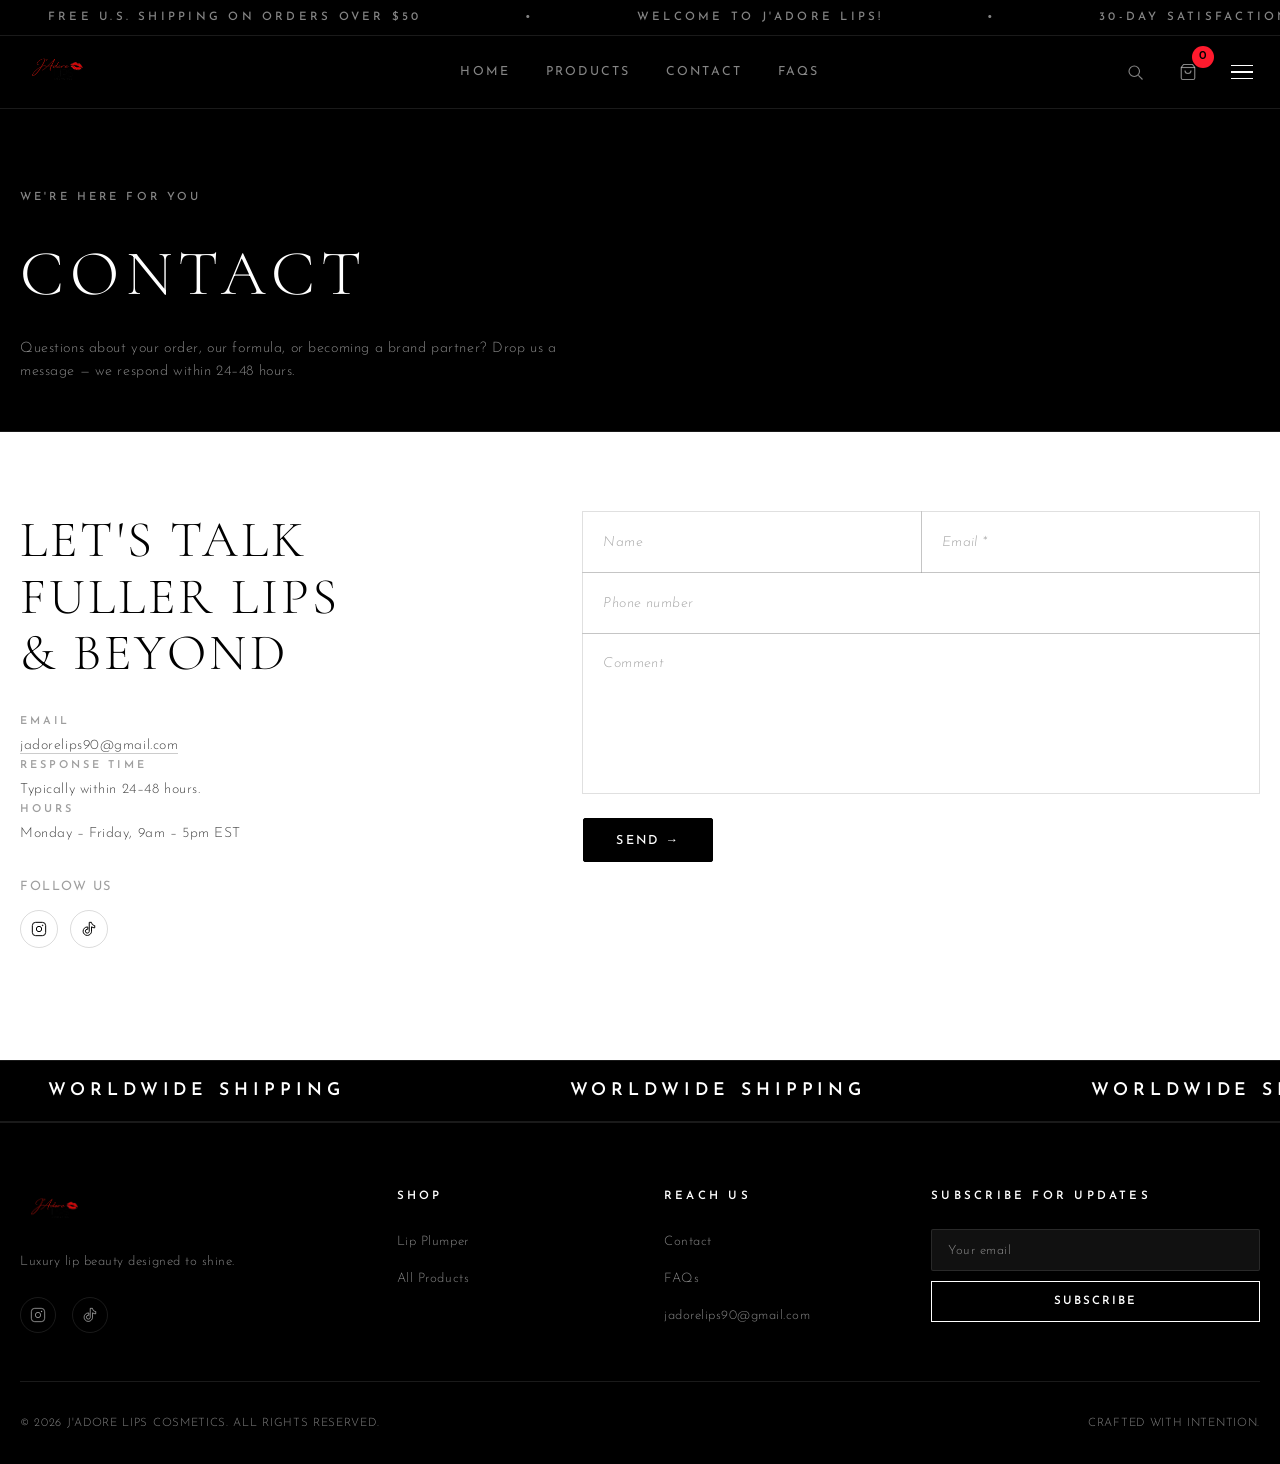
==== commit 9d1eaf60: "Initial commit from Windows" ====
--- a/contact.html
+++ b/contact.html
@@ -14,13 +14,13 @@
     <div class="announcement-track" aria-hidden="true">
       <span>Free U.S. Shipping on Orders Over $50</span>
       <span>&nbsp;&bull;&nbsp;</span>
-      <span>Become a Beauty VIP &mdash; 15% Off Your First Order</span>
+      <span>Welcome to J'Adore Lips!</span>
       <span>&nbsp;&bull;&nbsp;</span>
       <span>30-Day Satisfaction Guarantee</span>
       <span>&nbsp;&bull;&nbsp;</span>
       <span>Free U.S. Shipping on Orders Over $50</span>
       <span>&nbsp;&bull;&nbsp;</span>
-      <span>Become a Beauty VIP &mdash; 15% Off Your First Order</span>
+      <span>Welcome to J'Adore Lips!</span>
       <span>&nbsp;&bull;&nbsp;</span>
       <span>30-Day Satisfaction Guarantee</span>
       <span>&nbsp;&bull;&nbsp;</span>
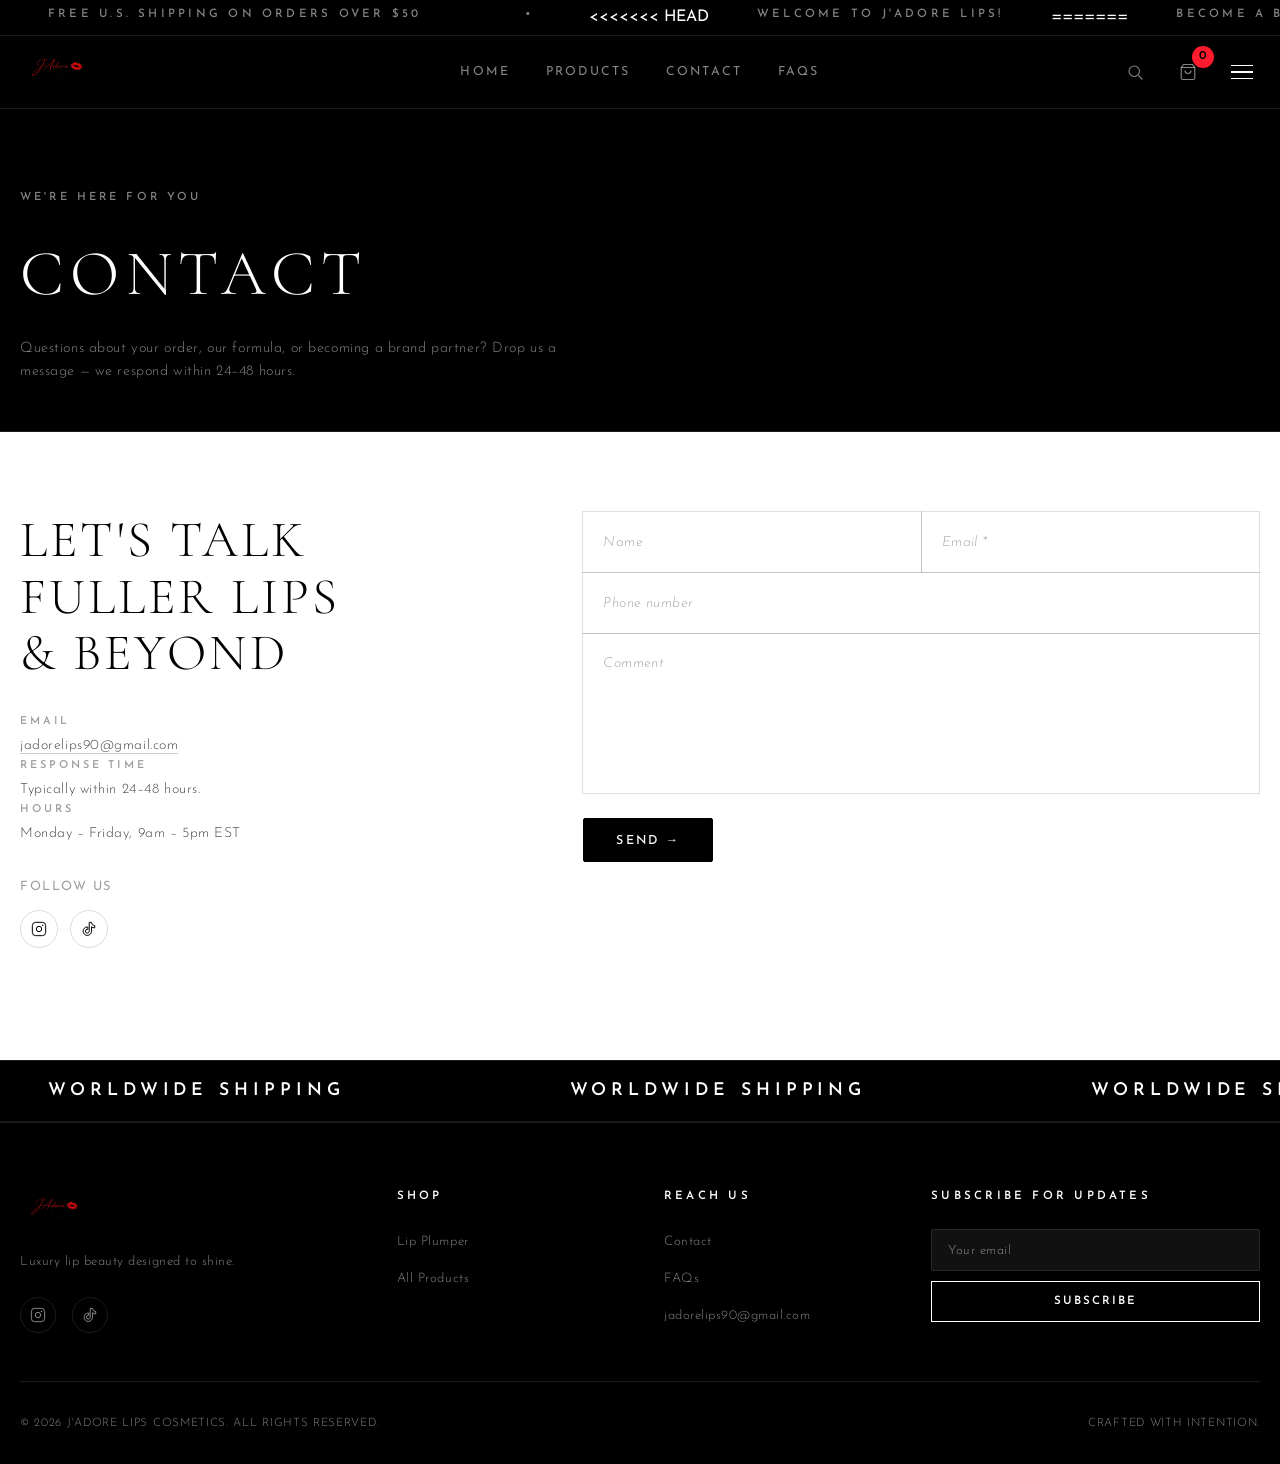
==== commit 6b29bcdb: "Resolve merge conflicts" ====
--- a/contact.html
+++ b/contact.html
@@ -14,13 +14,21 @@
     <div class="announcement-track" aria-hidden="true">
       <span>Free U.S. Shipping on Orders Over $50</span>
       <span>&nbsp;&bull;&nbsp;</span>
+<<<<<<< HEAD
       <span>Welcome to J'Adore Lips!</span>
+=======
+      <span>Become a Beauty VIP &mdash; 15% Off Your First Order</span>
+>>>>>>> 78ba8300091cbf06b7dcf7d6eada42e351e17cfc
       <span>&nbsp;&bull;&nbsp;</span>
       <span>30-Day Satisfaction Guarantee</span>
       <span>&nbsp;&bull;&nbsp;</span>
       <span>Free U.S. Shipping on Orders Over $50</span>
       <span>&nbsp;&bull;&nbsp;</span>
+<<<<<<< HEAD
       <span>Welcome to J'Adore Lips!</span>
+=======
+      <span>Become a Beauty VIP &mdash; 15% Off Your First Order</span>
+>>>>>>> 78ba8300091cbf06b7dcf7d6eada42e351e17cfc
       <span>&nbsp;&bull;&nbsp;</span>
       <span>30-Day Satisfaction Guarantee</span>
       <span>&nbsp;&bull;&nbsp;</span>
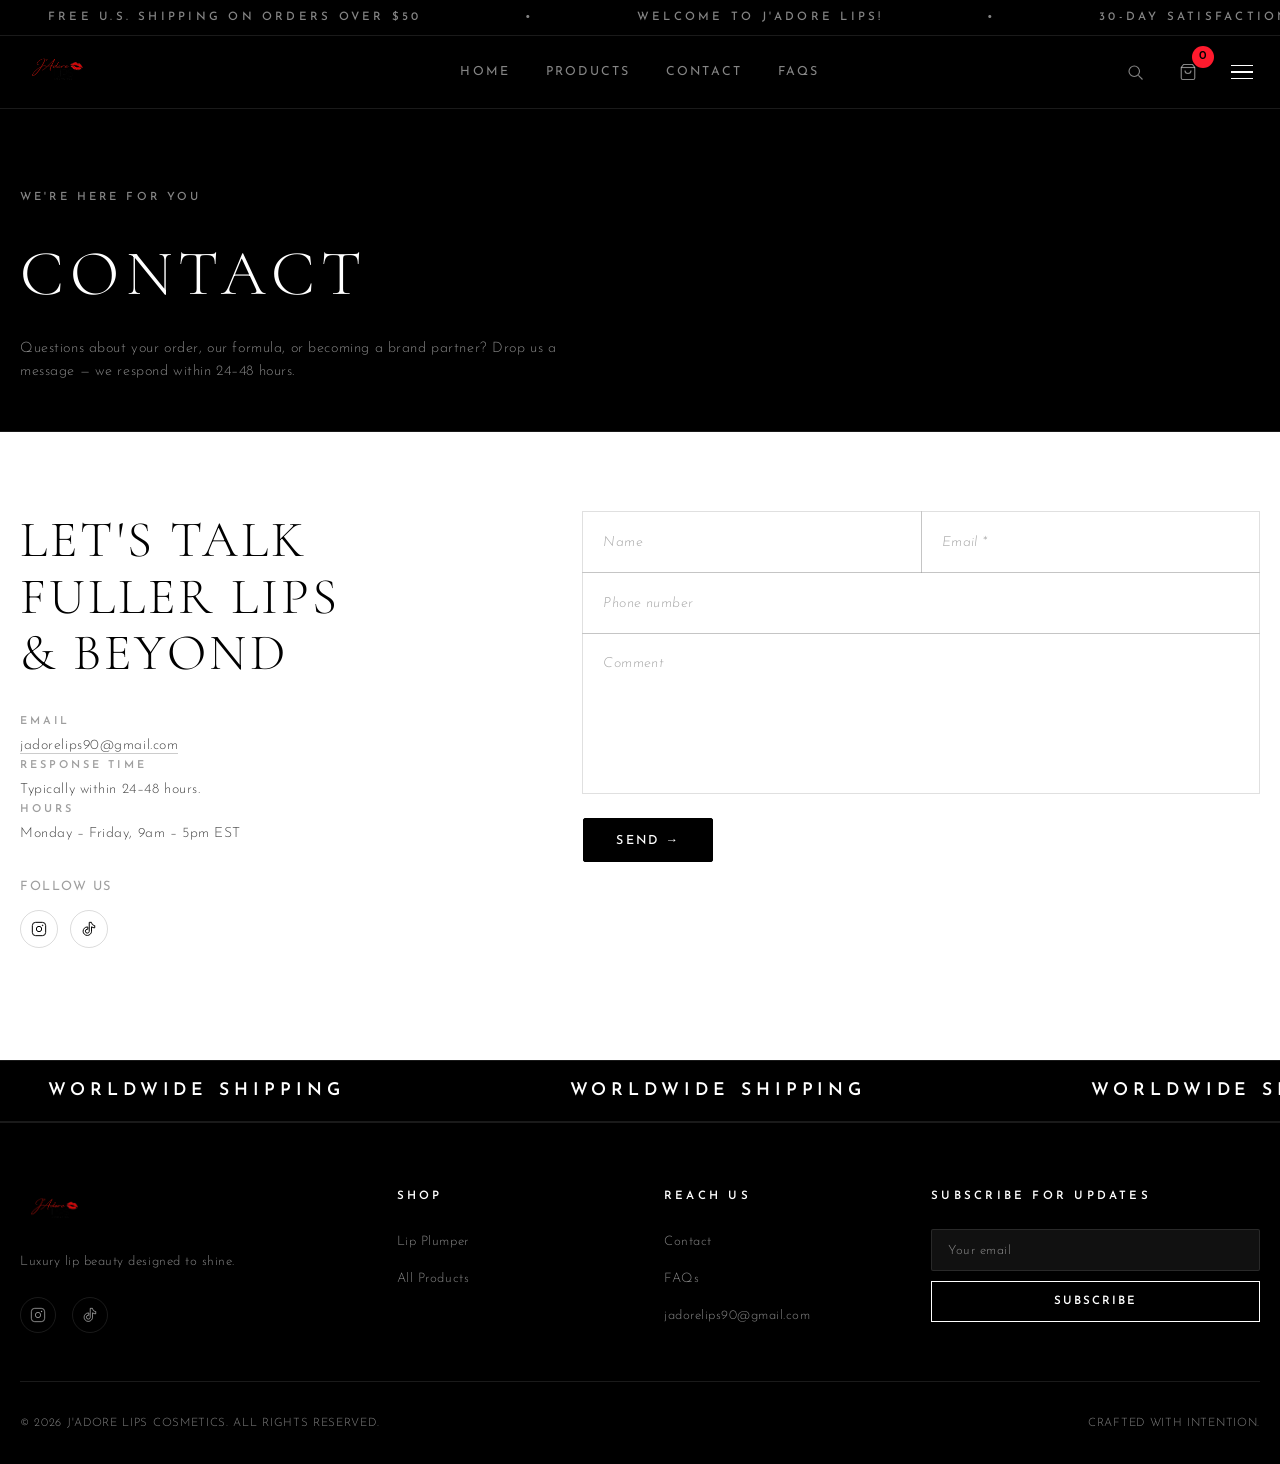
==== commit b9af8bed: "Set price to .99 and clean merge markers" ====
--- a/contact.html
+++ b/contact.html
@@ -14,21 +14,13 @@
     <div class="announcement-track" aria-hidden="true">
       <span>Free U.S. Shipping on Orders Over $50</span>
       <span>&nbsp;&bull;&nbsp;</span>
-<<<<<<< HEAD
       <span>Welcome to J'Adore Lips!</span>
-=======
-      <span>Become a Beauty VIP &mdash; 15% Off Your First Order</span>
->>>>>>> 78ba8300091cbf06b7dcf7d6eada42e351e17cfc
       <span>&nbsp;&bull;&nbsp;</span>
       <span>30-Day Satisfaction Guarantee</span>
       <span>&nbsp;&bull;&nbsp;</span>
       <span>Free U.S. Shipping on Orders Over $50</span>
       <span>&nbsp;&bull;&nbsp;</span>
-<<<<<<< HEAD
       <span>Welcome to J'Adore Lips!</span>
-=======
-      <span>Become a Beauty VIP &mdash; 15% Off Your First Order</span>
->>>>>>> 78ba8300091cbf06b7dcf7d6eada42e351e17cfc
       <span>&nbsp;&bull;&nbsp;</span>
       <span>30-Day Satisfaction Guarantee</span>
       <span>&nbsp;&bull;&nbsp;</span>
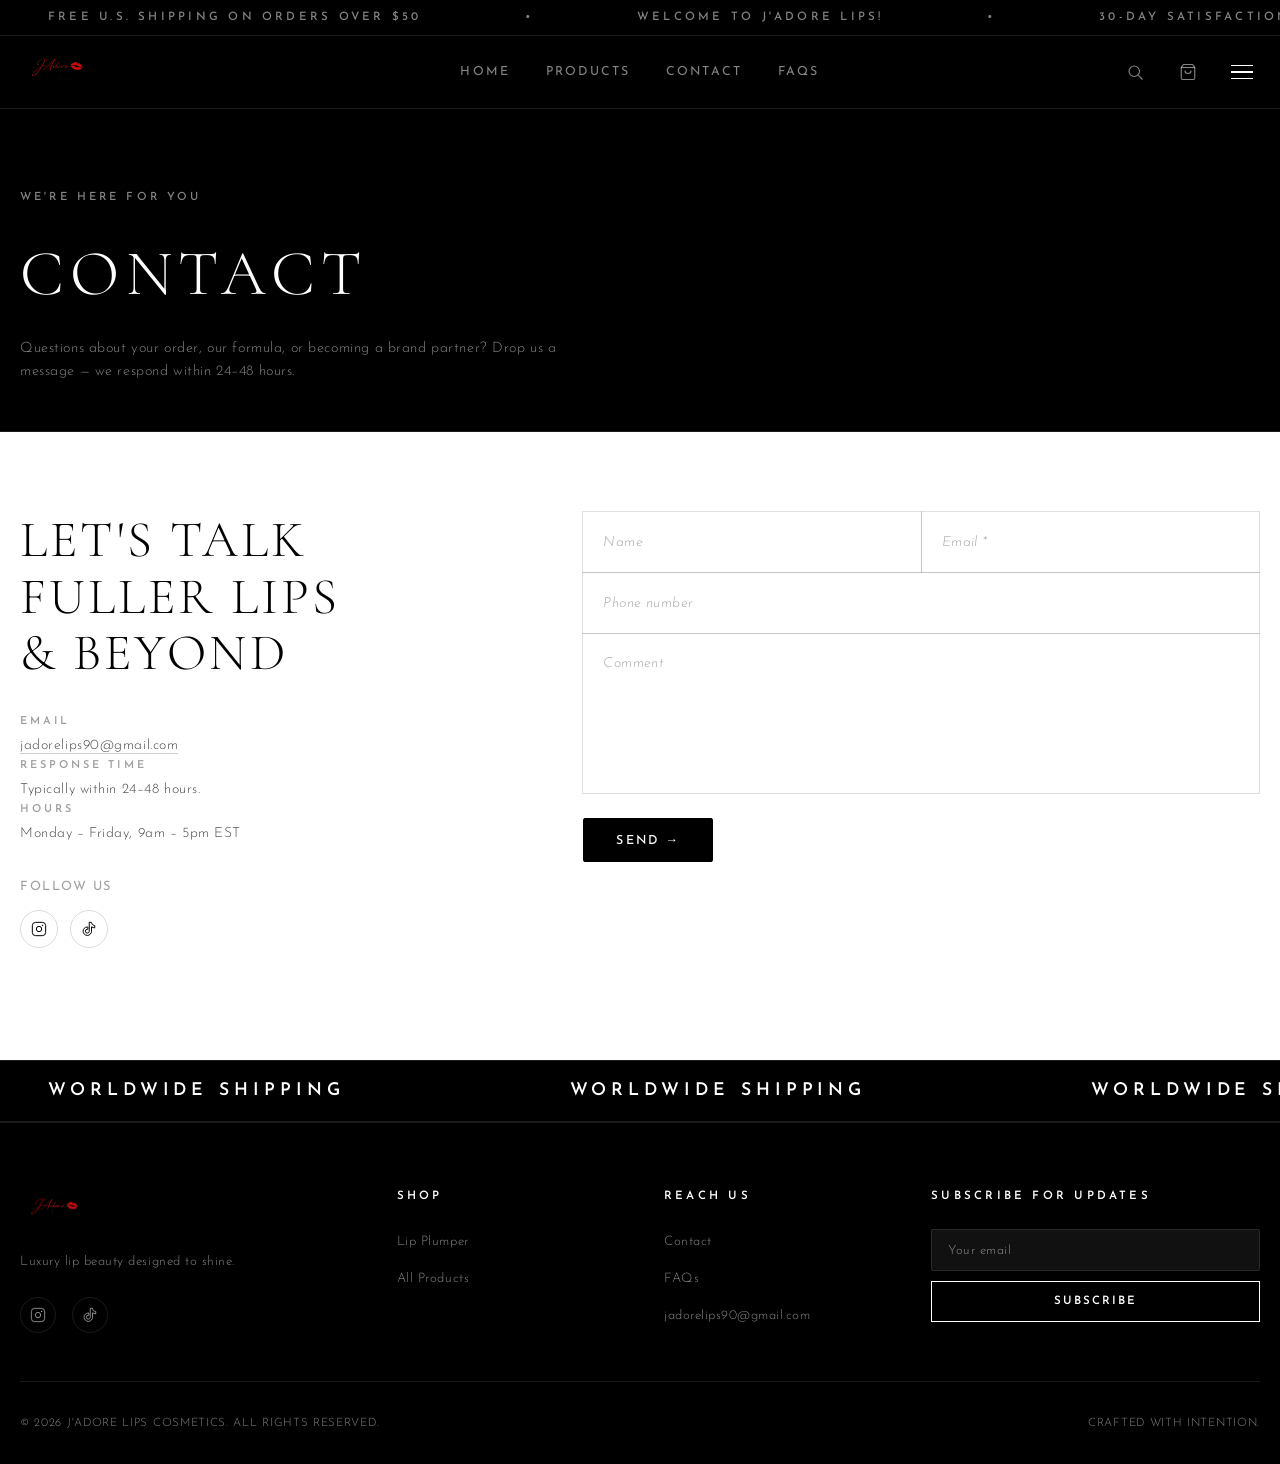
==== commit 3d49aecd: "Sync Mac updates" ====
--- a/contact.html
+++ b/contact.html
@@ -48,10 +48,19 @@
         </button>
         <!-- Bag Button -->
         <div class="bag-wrapper">
-          <button id="bag-btn" aria-label="Bag" title="Shopping Bag">
-            <svg viewBox="0 0 24 24"><path d="M6 2L3 6v14a2 2 0 002 2h14a2 2 0 002-2V6l-3-4z"/><line x1="3" y1="6" x2="21" y2="6"/><path d="M16 10a4 4 0 01-8 0"/></svg>
+          <button
+            id="bag-btn"
+            class="header-bag-trigger"
+            aria-label="Bag"
+            title="Shopping Bag"
+            type="button"
+          >
+            <svg viewBox="0 0 24 24">
+              <path d="M6 2L3 6v14a2 2 0 002 2h14a2 2 0 002-2V6l-3-4z"/>
+              <line x1="3" y1="6" x2="21" y2="6"/>
+              <path d="M16 10a4 4 0 01-8 0"/>
+            </svg>
           </button>
-          <!-- Bag Count -->
           <span id="bag-count">0</span>
         </div>
         <button class="hamburger" aria-label="Open menu" aria-expanded="false" aria-controls="mobile-menu" id="hamburger">
--- a/css/styles.css
+++ b/css/styles.css
@@ -164,6 +164,11 @@
     font-weight: 600;
 }
 
+/* shopify-buy */
+.shopify-buy__cart-toggle {
+  display: none !important;
+}
+
 /* ─── MOBILE MENU ─── */
 .mobile-menu {
   position: fixed;
@@ -1182,3 +1187,429 @@
   .product-grid { grid-template-columns: 1fr; }
   .header-logo img { max-width: 140px; height: 44px; }
 }
+
+/* ─── CHECKOUT PAGE ─── */
+.checkout-container {
+  display: grid;
+  grid-template-columns: 1fr 0.85fr;
+  min-height: 100vh;
+  background: var(--black);
+}
+.checkout-left {
+  padding: 2.5rem 3.5rem 4rem;
+  border-right: 1px solid var(--border);
+}
+.checkout-right {
+  padding: 2.5rem 2.5rem 4rem;
+  background: var(--black-2);
+  position: sticky;
+  top: 0;
+  align-self: start;
+  height: 100vh;
+  overflow-y: auto;
+}
+
+/* Header */
+.checkout-header {
+  display: flex;
+  align-items: center;
+  justify-content: space-between;
+  margin-bottom: 2rem;
+  padding-bottom: 1.25rem;
+  border-bottom: 1px solid var(--border);
+}
+.checkout-brand-link img {
+  height: 36px;
+  width: auto;
+  object-fit: contain;
+  max-width: 140px;
+}
+.checkout-back {
+  display: inline-flex;
+  align-items: center;
+  gap: 0.4rem;
+  color: var(--muted);
+  text-decoration: none;
+  font-size: 0.7rem;
+  font-weight: 500;
+  letter-spacing: 0.12em;
+  text-transform: uppercase;
+  transition: color 200ms;
+}
+.checkout-back:hover { color: var(--white); }
+
+/* Sections */
+.co-section {
+  margin-bottom: 1.5rem;
+  padding-bottom: 1.5rem;
+  border-bottom: 1px solid var(--border);
+}
+.co-section:last-of-type { border-bottom: none; margin-bottom: 0; }
+.co-section-title {
+  font-size: 0.65rem;
+  font-weight: 600;
+  letter-spacing: var(--track-wide);
+  text-transform: uppercase;
+  color: var(--muted);
+  margin-bottom: 0.875rem;
+}
+
+/* Field grid */
+.co-field-group {
+  display: grid;
+  grid-template-columns: 1fr 1fr;
+  gap: 0.5rem;
+}
+.co-field { display: flex; flex-direction: column; gap: 0.3rem; }
+.co-field--full { grid-column: span 2; }
+.co-field label {
+  font-size: 0.64rem;
+  font-weight: 500;
+  letter-spacing: 0.1em;
+  text-transform: uppercase;
+  color: var(--muted);
+}
+.co-optional {
+  font-weight: 300;
+  text-transform: none;
+  letter-spacing: 0;
+  color: rgba(255,255,255,0.22);
+}
+.co-field input,
+.co-field select {
+  width: 100%;
+  background: var(--black-3);
+  border: 1px solid var(--border-2);
+  outline: none;
+  padding: 0.7rem 0.875rem;
+  font-family: var(--font-sans);
+  font-size: 0.85rem;
+  font-weight: 300;
+  letter-spacing: 0.04em;
+  color: var(--white);
+  border-radius: var(--r);
+  transition: border-color 200ms, background 200ms;
+  appearance: none;
+  -webkit-appearance: none;
+  box-sizing: border-box;
+}
+.co-field input:focus,
+.co-field select:focus {
+  border-color: rgba(255,255,255,0.4);
+  background: var(--black-4);
+}
+.co-field input::placeholder { color: rgba(255,255,255,0.22); }
+.co-field select {
+  background-image: url("data:image/svg+xml,%3Csvg xmlns='http://www.w3.org/2000/svg' width='12' height='7' viewBox='0 0 12 7'%3E%3Cpath d='M1 1l5 5 5-5' stroke='rgba(255,255,255,0.45)' stroke-width='1.5' fill='none' stroke-linecap='round' stroke-linejoin='round'/%3E%3C/svg%3E");
+  background-repeat: no-repeat;
+  background-position: right 0.875rem center;
+  padding-right: 2.25rem;
+  cursor: pointer;
+}
+.co-field select option { background: var(--black-3); color: var(--white); }
+
+/* Security note */
+.co-secure-note {
+  display: flex;
+  align-items: center;
+  gap: 0.4rem;
+  font-size: 0.7rem;
+  font-weight: 300;
+  letter-spacing: 0.04em;
+  color: rgba(255,255,255,0.35);
+  margin-bottom: 0.875rem;
+}
+.co-secure-note svg { flex-shrink: 0; }
+
+/* Payment method list */
+.co-pay-methods {
+  display: flex;
+  flex-direction: column;
+  border: 1px solid var(--border);
+  border-radius: var(--r);
+  overflow: hidden;
+  margin-bottom: 0.875rem;
+}
+.co-pay-method {
+  display: flex;
+  align-items: center;
+  gap: 0.65rem;
+  padding: 0.8rem 1rem;
+  cursor: pointer;
+  font-size: 0.8rem;
+  font-weight: 400;
+  letter-spacing: 0.04em;
+  color: rgba(255,255,255,0.75);
+  border-bottom: 1px solid var(--border);
+  transition: background 200ms;
+}
+.co-pay-method:last-child { border-bottom: none; }
+.co-pay-method:hover { background: rgba(255,255,255,0.03); }
+.co-pay-method:has(input:checked) { background: rgba(255,255,255,0.04); }
+.co-pay-method input[type="radio"] {
+  accent-color: var(--white);
+  width: 14px;
+  height: 14px;
+  cursor: pointer;
+  flex-shrink: 0;
+}
+.co-pay-method-label { flex: 1; }
+.co-pay-icons { display: flex; gap: 0.3rem; }
+.co-pay-icon {
+  font-size: 0.56rem;
+  font-weight: 700;
+  letter-spacing: 0.04em;
+  color: var(--muted);
+  border: 1px solid var(--border);
+  padding: 0.15rem 0.35rem;
+  border-radius: 2px;
+}
+
+/* Card input panel */
+.co-card-panel {
+  background: var(--black-3);
+  border: 1px solid var(--border-2);
+  border-radius: var(--r);
+  padding: 0.875rem;
+  margin-bottom: 0.875rem;
+}
+.co-card-panel .co-field input {
+  background: rgba(0,0,0,0.3);
+  border-color: var(--border);
+}
+.co-card-panel .co-field input:focus { border-color: rgba(255,255,255,0.35); }
+
+/* Checkboxes */
+.co-checkboxes { display: flex; flex-direction: column; gap: 0.55rem; }
+.co-check-label {
+  display: flex;
+  align-items: center;
+  gap: 0.6rem;
+  cursor: pointer;
+  font-size: 0.78rem;
+  font-weight: 300;
+  letter-spacing: 0.03em;
+  color: var(--muted);
+}
+.co-check-label input[type="checkbox"] {
+  accent-color: var(--white);
+  width: 14px;
+  height: 14px;
+  cursor: pointer;
+  flex-shrink: 0;
+}
+
+/* Submit */
+.co-submit { margin-top: 1.5rem; }
+.co-pay-btn {
+  width: 100%;
+  background: var(--white);
+  color: var(--black);
+  border: none;
+  padding: 1rem 2rem;
+  font-family: var(--font-sans);
+  font-size: 0.78rem;
+  font-weight: 700;
+  letter-spacing: var(--track);
+  text-transform: uppercase;
+  border-radius: var(--r);
+  cursor: pointer;
+  transition: background 200ms;
+}
+.co-pay-btn:hover { background: var(--off-white); }
+.co-submit-note {
+  font-size: 0.66rem;
+  font-weight: 300;
+  color: rgba(255,255,255,0.28);
+  text-align: center;
+  margin-top: 0.7rem;
+  letter-spacing: 0.02em;
+}
+.co-submit-note a {
+  color: rgba(255,255,255,0.45);
+  text-decoration: none;
+  border-bottom: 1px solid rgba(255,255,255,0.2);
+}
+
+/* ─── ORDER SUMMARY ─── */
+.order-summary-title {
+  font-size: 0.65rem;
+  font-weight: 600;
+  letter-spacing: var(--track-wide);
+  text-transform: uppercase;
+  color: var(--muted);
+  margin-bottom: 1.25rem;
+  padding-bottom: 0.875rem;
+  border-bottom: 1px solid var(--border);
+}
+.order-item {
+  display: flex;
+  align-items: flex-start;
+  gap: 0.875rem;
+  margin-bottom: 1.25rem;
+}
+.order-item-thumb {
+  position: relative;
+  flex-shrink: 0;
+  width: 64px;
+}
+.order-item-img-wrap {
+  width: 64px;
+  height: 64px;
+  background: var(--black-3);
+  border: 1px solid var(--border-2);
+  border-radius: var(--r);
+  overflow: hidden;
+}
+.order-item-img-wrap img {
+  width: 100%;
+  height: 100%;
+  object-fit: contain;
+  padding: 0.35rem;
+}
+.order-item-qty {
+  position: absolute;
+  top: -7px;
+  right: -7px;
+  background: rgba(255,255,255,0.72);
+  color: var(--black);
+  border-radius: 50%;
+  width: 20px;
+  height: 20px;
+  display: flex;
+  align-items: center;
+  justify-content: center;
+  font-size: 0.62rem;
+  font-weight: 700;
+  line-height: 1;
+  border: 1.5px solid var(--black-2);
+  z-index: 1;
+}
+.order-item-info { flex: 1; min-width: 0; }
+.order-item-name {
+  font-size: 0.82rem;
+  font-weight: 500;
+  letter-spacing: 0.03em;
+  color: var(--white);
+  margin-bottom: 0.2rem;
+  white-space: nowrap;
+  overflow: hidden;
+  text-overflow: ellipsis;
+}
+.order-item-variant {
+  font-size: 0.7rem;
+  font-weight: 300;
+  letter-spacing: 0.04em;
+  color: var(--muted);
+}
+.order-item-price {
+  font-family: var(--font-serif);
+  font-size: 1rem;
+  font-weight: 400;
+  color: var(--white);
+  white-space: nowrap;
+}
+.order-item-remove {
+  background: none;
+  border: none;
+  padding: 0.25rem;
+  color: rgba(255,255,255,0.25);
+  cursor: pointer;
+  flex-shrink: 0;
+  align-self: center;
+  line-height: 0;
+  transition: color 200ms;
+}
+.order-item-remove:hover { color: rgba(255,255,255,0.8); }
+
+/* Discount code */
+.order-discount {
+  display: flex;
+  border: 1px solid var(--border);
+  border-radius: var(--r);
+  overflow: hidden;
+  margin-bottom: 1.25rem;
+}
+.order-discount input {
+  flex: 1;
+  background: transparent;
+  border: none;
+  outline: none;
+  padding: 0.65rem 0.875rem;
+  font-family: var(--font-sans);
+  font-size: 0.78rem;
+  font-weight: 300;
+  letter-spacing: 0.04em;
+  color: var(--white);
+}
+.order-discount input::placeholder { color: rgba(255,255,255,0.28); font-style: italic; }
+.order-discount button {
+  background: transparent;
+  border: none;
+  border-left: 1px solid var(--border);
+  padding: 0.65rem 1rem;
+  font-family: var(--font-sans);
+  font-size: 0.68rem;
+  font-weight: 600;
+  letter-spacing: var(--track);
+  text-transform: uppercase;
+  color: var(--muted);
+  cursor: pointer;
+  transition: color 150ms, background 150ms;
+  white-space: nowrap;
+}
+.order-discount button:hover { color: var(--white); background: rgba(255,255,255,0.04); }
+
+.order-divider { height: 1px; background: var(--border); margin: 0.875rem 0; }
+.order-row {
+  display: flex;
+  align-items: center;
+  justify-content: space-between;
+  font-size: 0.78rem;
+  font-weight: 300;
+  letter-spacing: 0.04em;
+  color: var(--muted);
+  margin-bottom: 0.45rem;
+}
+.order-row:last-child { margin-bottom: 0; }
+.order-shipping-note {
+  font-size: 0.7rem;
+  font-style: italic;
+  color: rgba(255,255,255,0.3);
+}
+.order-total {
+  display: flex;
+  align-items: baseline;
+  justify-content: space-between;
+  margin-top: 0.875rem;
+  padding-top: 0.875rem;
+  border-top: 1px solid var(--border);
+}
+.order-total > span:first-child {
+  font-size: 0.65rem;
+  font-weight: 600;
+  letter-spacing: var(--track);
+  text-transform: uppercase;
+  color: var(--muted);
+}
+.order-total-amount {
+  font-family: var(--font-serif);
+  font-size: 1.75rem;
+  font-weight: 400;
+  color: var(--white);
+  letter-spacing: 0.04em;
+}
+
+/* Checkout responsive */
+@media (max-width: 900px) {
+  .checkout-container { grid-template-columns: 1fr; }
+  .checkout-right { position: static; height: auto; order: -1; border-top: 1px solid var(--border); }
+  .checkout-left { padding: 1.75rem 1.5rem 3.5rem; border-right: none; }
+  .checkout-right { padding: 1.75rem 1.5rem; }
+}
+@media (max-width: 480px) {
+  .checkout-left { padding: 1.25rem 1rem 3rem; }
+  .checkout-right { padding: 1.25rem 1rem; }
+  .co-field-group { grid-template-columns: 1fr; }
+  .co-field--full { grid-column: span 1; }
+}
